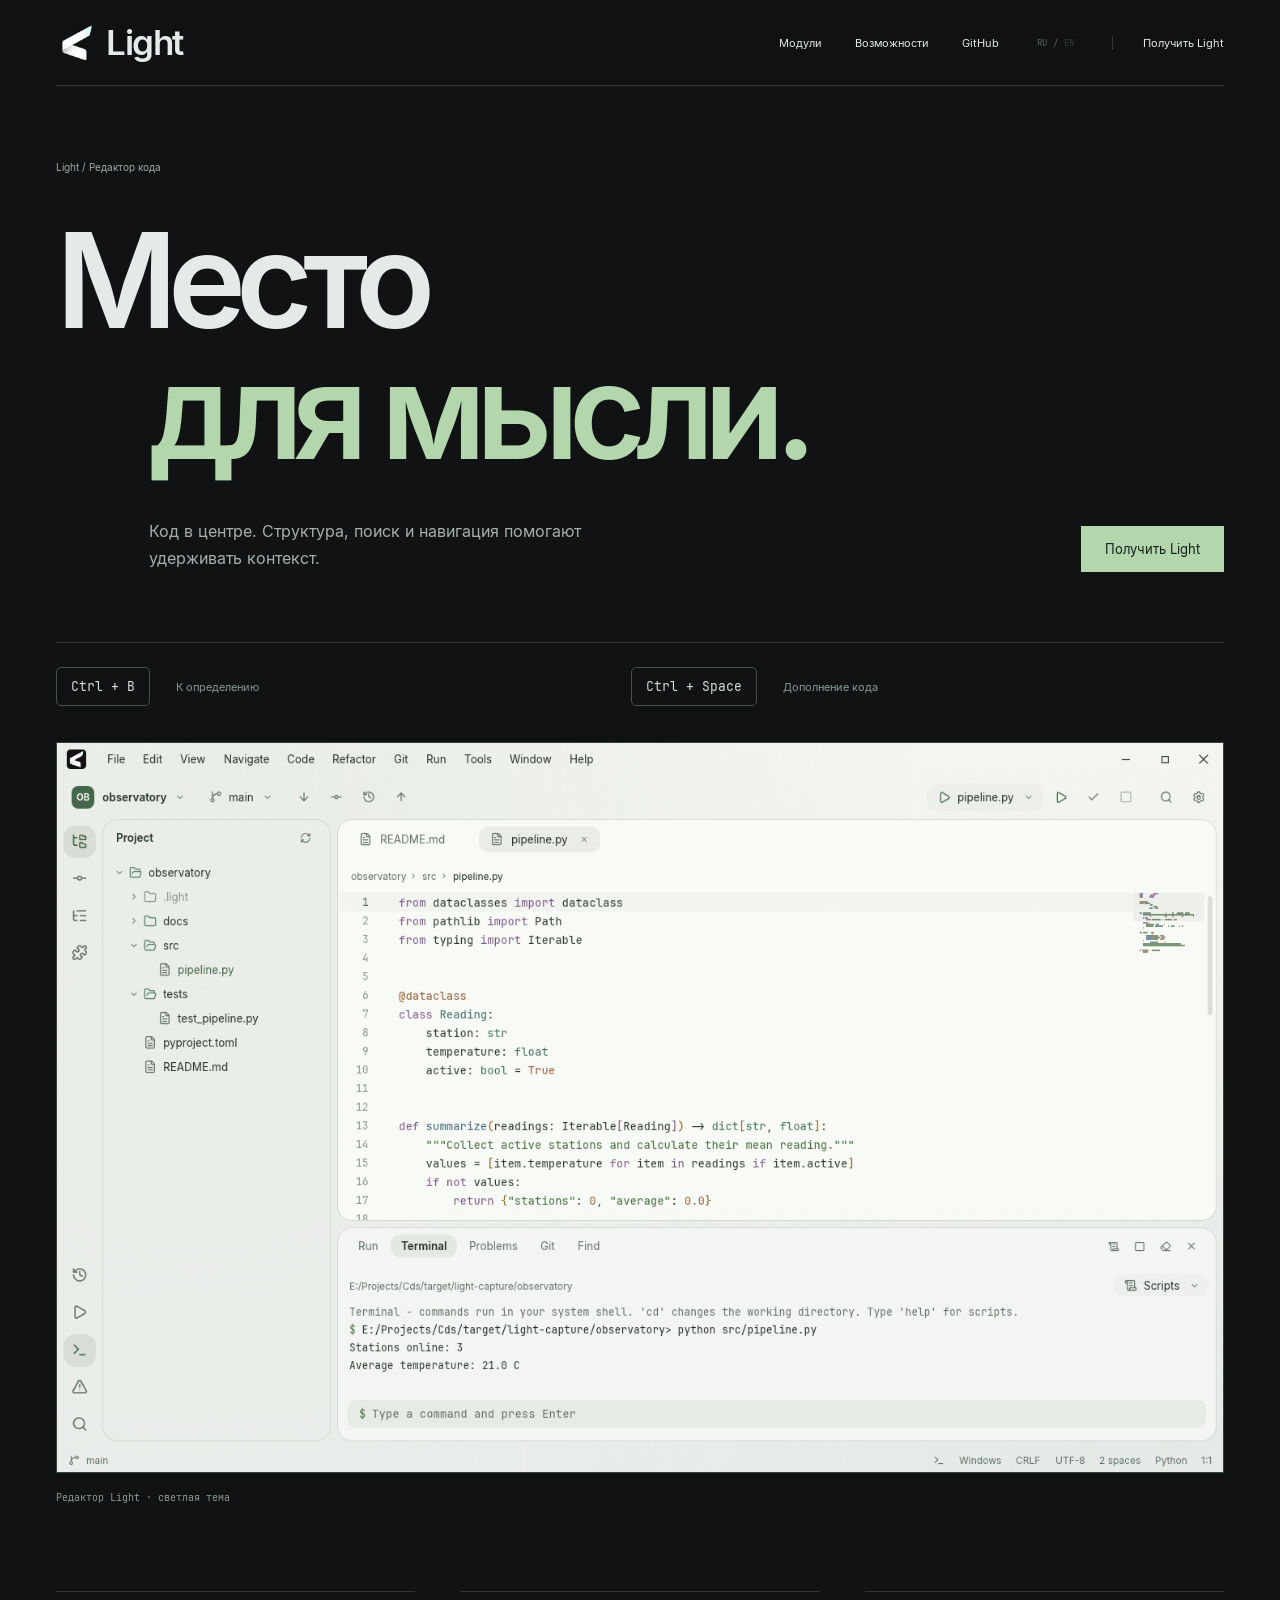
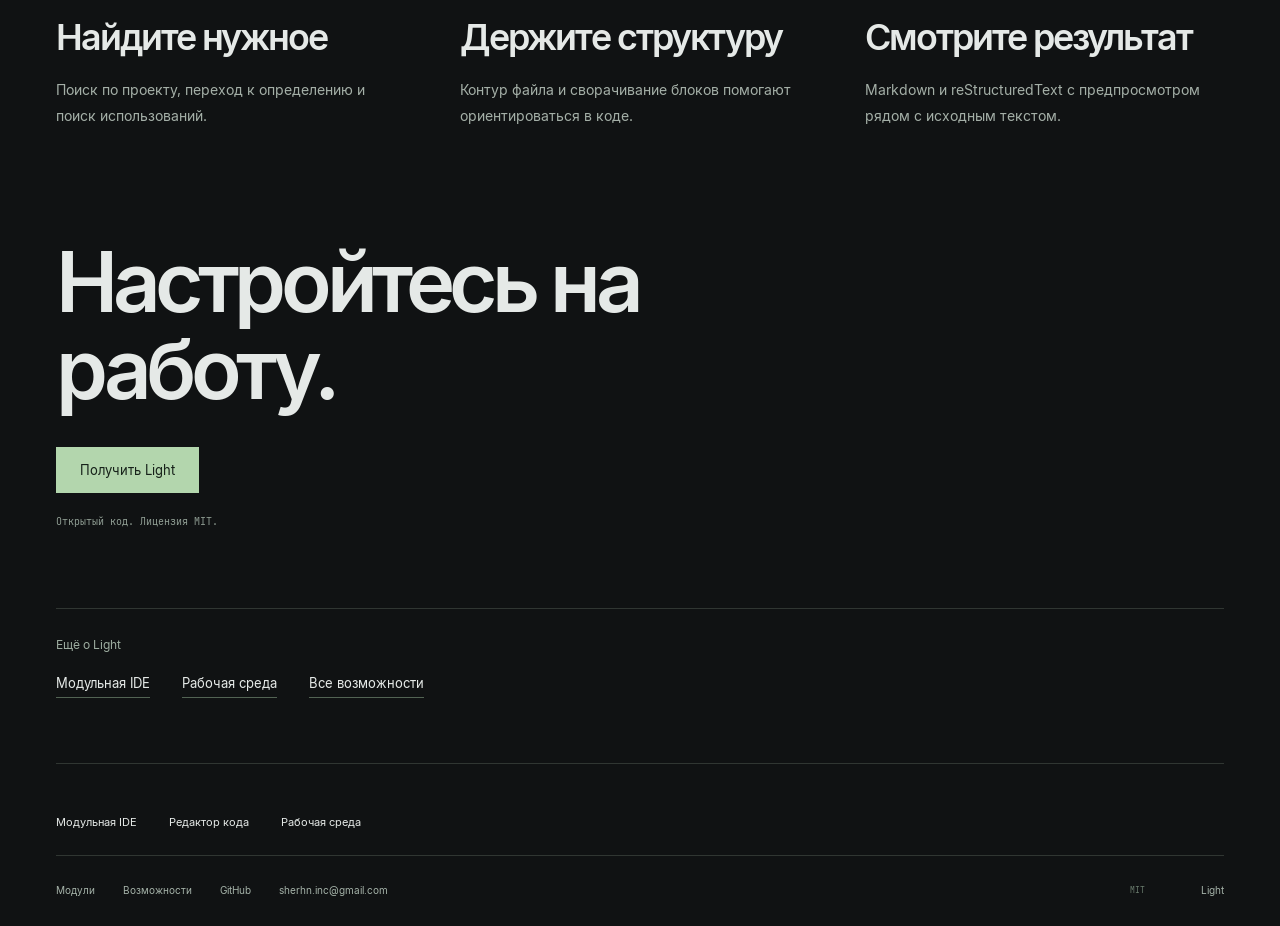
==== editor/index.html @ dce2695e "Import static Light website" ====
<!doctype html><html lang="ru" prefix="og: https://ogp.me/ns#"><head><meta charset="utf-8"><meta name="viewport" content="width=device-width,initial-scale=1"><meta name="theme-color" content="#101213"><title>Редактор кода Light — навигация, структура и предпросмотр</title><meta name="description" content="Редактируйте код в Light: поиск по проекту, переход к определению, структура файла, сворачивание блоков и предпросмотр Markdown и reStructuredText."><meta name="robots" content="index,follow,max-image-preview:large"><link rel="canonical" href="https://getlight.sherhn.space/editor/"><link rel="alternate" hreflang="ru" href="https://getlight.sherhn.space/editor/"><link rel="alternate" hreflang="en" href="https://getlight.sherhn.space/en/editor/"><link rel="alternate" hreflang="x-default" href="https://getlight.sherhn.space/en/editor/"><meta property="og:site_name" content="Light"><meta property="og:type" content="website"><meta property="og:locale" content="ru_RU"><meta property="og:locale:alternate" content="en_US"><meta property="og:title" content="Редактор кода Light — навигация, структура и предпросмотр"><meta property="og:description" content="Редактируйте код в Light: поиск по проекту, переход к определению, структура файла, сворачивание блоков и предпросмотр Markdown и reStructuredText."><meta property="og:url" content="https://getlight.sherhn.space/editor/"><meta property="og:image" content="https://getlight.sherhn.space/assets/og-editor-ru.png"><meta property="og:image:type" content="image/png"><meta property="og:image:width" content="1200"><meta property="og:image:height" content="630"><meta property="og:image:alt" content="Редактор кода Light — навигация, структура и предпросмотр"><meta name="twitter:card" content="summary_large_image"><meta name="twitter:title" content="Редактор кода Light — навигация, структура и предпросмотр"><meta name="twitter:description" content="Редактируйте код в Light: поиск по проекту, переход к определению, структура файла, сворачивание блоков и предпросмотр Markdown и reStructuredText."><meta name="twitter:image" content="https://getlight.sherhn.space/assets/og-editor-ru.png"><meta name="twitter:image:alt" content="Редактор кода Light — навигация, структура и предпросмотр"><link rel="icon" type="image/png" href="/assets/light.png"><link rel="stylesheet" href="/styles.css"><link rel="stylesheet" href="/pages.css"><link rel="stylesheet" href="/landings.css"><script type="application/ld+json">{"@context":"https://schema.org","@graph":[{"@type":"WebSite","@id":"https://getlight.sherhn.space/#website","name":"Light","url":"https://getlight.sherhn.space/","inLanguage":["ru","en"],"publisher":{"@type":"Organization","name":"Light","email":"sherhn.inc@gmail.com"}},{"@type":"WebPage","@id":"https://getlight.sherhn.space/editor/#page","url":"https://getlight.sherhn.space/editor/","name":"Редактор кода Light — навигация, структура и предпросмотр","description":"Редактируйте код в Light: поиск по проекту, переход к определению, структура файла, сворачивание блоков и предпросмотр Markdown и reStructuredText.","inLanguage":"ru","isPartOf":{"@id":"https://getlight.sherhn.space/#website"}},{"@type":"SoftwareApplication","@id":"https://getlight.sherhn.space/#software","name":"Light","url":"https://getlight.sherhn.space/","applicationCategory":"DeveloperApplication","operatingSystem":"Windows 10, Windows 11, macOS 15, Linux","isAccessibleForFree":true,"license":"https://opensource.org/license/mit","featureList":["Language modules","Git","Terminal","Local snapshots","Linux through WSL"]},{"@type":"BreadcrumbList","itemListElement":[{"@type":"ListItem","position":1,"name":"Главная","item":"https://getlight.sherhn.space/"},{"@type":"ListItem","position":2,"name":"Редактор кода Light — навигация, структура и предпросмотр","item":"https://getlight.sherhn.space/editor/"}]}]}</script><script src="/pages.js" defer></script></head><body><a class="skip" href="#main">К содержимому</a><header class="header"><div class="wrap header-inner"><a class="wordmark" href="/" aria-label="Light"><img class="brand-mark" src="/assets/light-128.png" width="42" height="42" alt=""><span>Light</span></a><nav aria-label="Навигация"><a href="/modules/" >Модули</a><a href="/features/" >Возможности</a><a href="https://github.com/sherhn/Light">GitHub</a></nav><div class="language" role="group" aria-label="Язык"><a href="/editor/" lang="ru" hreflang="ru" aria-current="true">RU</a><span>/</span><a href="/en/editor/" lang="en" hreflang="en" >EN</a></div><a class="header-start" href="/#download">Получить Light</a></div></header><div class="mobile-nav wrap"><a href="/modules/" >Модули</a><a href="/features/" >Возможности</a></div><main id="main" class="landing landing-editor"><section class="wrap landing-hero"><p class="eyebrow">Light / Редактор кода</p><h1><span>Место</span><em>для мысли.</em></h1><div class="landing-baseline"><p>Код в центре. Структура, поиск и навигация помогают удерживать контекст.</p><a class="landing-cta" href="/#download">Получить Light</a></div></section><div class="wrap landing-motif" aria-hidden="true"><span>Ctrl + B</span><span>К определению</span><span>Ctrl + Space</span><span>Дополнение кода</span></div><figure class="wrap landing-screen"><div><img src="/assets/light-studio-light.png" alt="Светлая тема редактора Light с реальным проектом" width="1440" height="900" fetchpriority="high"></div><figcaption>Редактор Light · светлая тема</figcaption></figure><section class="wrap landing-benefits" aria-label="Преимущества"><article><h2>Найдите нужное</h2><p>Поиск по проекту, переход к определению и поиск использований.</p></article><article><h2>Держите структуру</h2><p>Контур файла и сворачивание блоков помогают ориентироваться в коде.</p></article><article><h2>Смотрите результат</h2><p>Markdown и reStructuredText с предпросмотром рядом с исходным текстом.</p></article></section><section class="wrap landing-end"><h2>Настройтесь на работу.</h2><a class="landing-cta" href="/#download">Получить Light</a><p>Открытый код. Лицензия MIT.</p></section><aside class="wrap landing-related"><p class="eyebrow">Ещё о Light</p><div><a href="/modular/">Модульная IDE</a><a href="/workspace/">Рабочая среда</a><a href="/features/">Все возможности</a></div></aside></main><footer class="footer wrap"><div class="landing-links" aria-label="Подробнее о Light"><a href="/modular/">Модульная IDE</a><a href="/editor/">Редактор кода</a><a href="/workspace/">Рабочая среда</a></div><div class="footer-top"><a href="/modules/">Модули</a><a href="/features/">Возможности</a><a href="https://github.com/sherhn/Light">GitHub</a><a class="contact" href="mailto:sherhn.inc@gmail.com">sherhn.inc@gmail.com</a><span>MIT</span><a href="/">Light</a></div></footer></body></html>
---- styles.css ----
@font-face{font-family:Inter;src:url('assets/Inter-Regular.ttf') format('truetype');font-weight:400;font-display:swap}@font-face{font-family:Inter;src:url('assets/Inter-SemiBold.ttf') format('truetype');font-weight:600 900;font-display:swap}@font-face{font-family:Mono;src:url('assets/JetBrainsMono-Regular.ttf') format('truetype');font-display:swap}
:root{color-scheme:dark;--bg:#101213;--text:#e5e9e7;--muted:#939d96;--sage:#b3d6ad;--line:#303632;--mono:Mono,monospace;--ease:cubic-bezier(.22,1,.36,1)}*{box-sizing:border-box}html{scroll-behavior:smooth;scroll-padding-top:110px}body{margin:0;background:var(--bg);color:var(--text);font:400 14px Inter,Arial,sans-serif;-webkit-font-smoothing:antialiased}::selection{background:#b3d6ad;color:#101213}a{color:inherit;text-decoration:none}button,select{font:inherit}button{cursor:pointer}button,a{-webkit-tap-highlight-color:transparent}a:focus-visible,button:focus-visible,select:focus-visible{outline:2px solid var(--sage);outline-offset:6px}button:disabled{cursor:not-allowed}.wrap{width:min(1440px,calc(100% - 112px));margin-inline:auto}.header{height:86px;position:sticky;top:0;z-index:20;background:#101213e8;backdrop-filter:blur(18px)}.header-inner{height:100%;display:flex;align-items:center;gap:38px;border-bottom:1px solid var(--line)}.wordmark{font-size:47px;line-height:.9;font-weight:600;letter-spacing:-4px;margin-top:-8px}.wordmark span{color:var(--sage)}nav{display:flex;align-items:center;gap:33px;margin-left:auto;font-size:11px}nav a{position:relative;padding-block:9px}nav a::after{content:'';position:absolute;left:0;bottom:0;height:1px;background:var(--sage);width:100%;transform:scaleX(0);transform-origin:left;transition:transform .5s var(--ease)}nav a:hover::after{transform:scaleX(1)}.language{display:flex;gap:6px;align-items:center;font:9px var(--mono);color:#5b645e}.language button{font:inherit;background:none;border:0;color:#7c8980;padding:8px 3px;transition:color .2s}.language button[aria-pressed=true]{color:var(--text)}.header-start{display:flex;gap:27px;align-items:center;font-size:11px;border-left:1px solid var(--line);padding-left:30px}.hero{padding-top:34px}h1{font-size:clamp(52px,8.55vw,148px);font-weight:600;line-height:1.02;letter-spacing:-.06em;margin:36px 0 38px}.title-mask{display:block;overflow:hidden;padding:0 0 .09em}.title-mask>span{display:block;animation:title-enter 1.15s var(--ease) both}.title-mask:nth-child(2)>span{animation-delay:.12s}.title-accent{color:var(--sage);padding-left:8.1%}.hero-baseline{display:flex;align-items:center;gap:40px;padding-left:8.1%}.hero-baseline p{margin:0;font-size:14px;color:#a4aea6;line-height:1.6}.explore{display:flex;align-items:center;gap:45px;font-size:11px;margin-left:auto;border-bottom:1px solid #4f5c50;padding-bottom:9px}.explore:hover .platform-line{display:flex;gap:8px;font:8px var(--mono);color:#79867d}.platform-line>span{color:#3d4940}.hero-shot{margin:55px 0 0;transform:translate3d(0,var(--shot-shift,0px),0);will-change:transform}.shot-frame{border:1px solid #3b463c;overflow:hidden;background:#151918;box-shadow:0 30px 100px #0003}.shot-frame img{display:block;width:100%;height:auto}.features{padding-top:135px;padding-bottom:105px}.section-top{display:flex;align-items:center;justify-content:space-between;margin-bottom:30px}.eyebrow{font:9px var(--mono);letter-spacing:1.5px;color:#a7b5a8}.feature{border-top:1px solid var(--line)}.feature:last-child{border-bottom:1px solid var(--line)}.feature h2{margin:0}.feature h2>button{width:100%;display:flex;align-items:center;text-align:left;gap:35px;padding:30px 0;background:none;border:0;color:var(--text)}.feature h2>button>[data-i18n]{font-size:clamp(38px,5.3vw,74px);letter-spacing:-.065em;font-weight:600;line-height:1.05;transition:color .4s}.feature h2>button>.feature-summary{font-size:12px;font-weight:400;letter-spacing:0;color:#8e9b91;margin-left:auto;padding-top:10px}.feature-toggle{font-size:11px;font-weight:400;letter-spacing:0;color:#94a698;margin-left:25px;flex-shrink:0;transition:color .3s}.feature.active .feature-toggle{color:#c9d7cc}.feature.active h2>button>[data-i18n]:not(.feature-summary),.feature h2>button:hover>[data-i18n]:not(.feature-summary){color:var(--sage)}.feature-panel{display:grid;grid-template-rows:0fr;opacity:0;transition:grid-template-rows .65s var(--ease),opacity .5s}.feature-panel>div{overflow:hidden;min-height:0;padding-left:0}.feature-panel p{font-size:14px;line-height:1.8;color:#abb7ad;max-width:560px;margin:0 0 19px}.language-list{font:10px/1.8 var(--mono);color:#748779;display:flex;flex-wrap:wrap;gap:11px;padding-bottom:29px}.language-list>span{color:#3c4d40}.feature.active .feature-panel{grid-template-rows:1fr;opacity:1}.workbench{padding-block:0 110px}.workbench-heading{display:flex;justify-content:space-between;align-items:center;margin-bottom:24px}.view-tabs{display:flex;gap:26px}.view-tabs button{background:none;border:0;border-bottom:1px solid transparent;padding:10px 0;color:#7d8c82;font-size:11px;transition:color .35s,border-color .35s}.view-tabs button[aria-selected=true]{color:var(--text);border-color:var(--sage)}.view-tabs button:hover{color:var(--sage)}.view-stage{position:relative;border:1px solid #364238;background:#141719;aspect-ratio:1.6;overflow:hidden}.view-stage img{position:absolute;inset:0;width:100%;height:100%;object-fit:contain;opacity:0;transform:scale(1.012);transition:opacity .6s var(--ease),transform 1s var(--ease);pointer-events:none}.view-stage img.active{opacity:1;transform:scale(1);z-index:1}.workbench-foot{display:flex;justify-content:space-between;margin-top:16px;font-size:10px;color:#7d8c82}.workbench-foot a{display:flex;align-items:center;gap:20px;color:#bdc9bf}.workbench-foot a:hover{color:var(--sage)}.download{border-top:1px solid var(--line);padding-top:35px;padding-bottom:100px}.download-main{display:grid;grid-template-columns:1.2fr .8fr;gap:90px;align-items:center;margin-top:54px}.download h2{font-size:clamp(56px,6.5vw,92px);font-weight:600;line-height:1.04;letter-spacing:-.067em;margin:0}.download h2 em{color:var(--sage);font-style:normal}.download-controls{min-width:0;padding-top:15px}.platform-tabs{display:flex;border-bottom:1px solid var(--line);gap:26px}.platform-tabs button{display:flex;align-items:center;gap:8px;font-size:11px;background:none;color:#85968a;border:0;border-bottom:1px solid transparent;padding:12px 0;transition:color .35s,border-color .35s}.platform-tabs button[aria-selected=true]{border-color:var(--sage);color:var(--sage)}.platform-icon{width:16px;height:16px;display:inline-block;flex-shrink:0}.system-row{display:flex;justify-content:space-between;gap:15px;font:9px var(--mono);color:#809286;padding-block:25px}.download-button{display:flex;align-items:center;justify-content:space-between;width:100%;padding:18px 0;background:none;border:0;border-bottom:1px solid #5b725f;color:#b3c4b6;text-align:left;font-size:15px;opacity:.6}#download-status{font-size:10px;line-height:1.7;color:#75877b;margin:14px 0 0}.architecture{font-size:10px;display:flex;justify-content:space-between;align-items:center;gap:20px;margin-bottom:15px;color:#a2b5a7}.architecture[hidden]{display:none}.architecture select{padding:7px;background:#1a211c;border:1px solid #3b4b40;color:#bdccbe;font-size:10px}.footer{border-top:1px solid var(--line);overflow:hidden}.footer-top{display:flex;align-items:center;gap:28px;padding-top:28px;font-size:10px;color:#a4b2a8}.footer-top>a:hover{color:var(--sage)}.footer-top>span{margin-left:auto;font:8px var(--mono);color:#6a7c6e}.footer-top>a:last-child{margin-left:28px}.skip{position:fixed;left:20px;top:-70px;padding:12px;background:var(--sage);color:#101213;z-index:50}.skip:focus{top:10px}[data-motion=on] .reveal{opacity:0;transform:translate3d(0,30px,0);transition:opacity .9s var(--ease),transform 1.05s var(--ease)}[data-motion=on] .reveal.visible{opacity:1;transform:translateZ(0)}@keyframes title-enter{from{transform:translateY(115%);opacity:.4}to{transform:translateY(0);opacity:1}}
@media(min-width:1700px){h1{font-size:148px}}@media(max-width:1100px){.wrap{width:calc(100% - 70px)}.header-inner{gap:25px}.header-start{padding-left:25px;gap:15px}nav{gap:22px}h1{font-size:8.6vw}.hero-baseline{gap:25px}.platform-line{display:none}.hero-baseline p{font-size:12px}.feature h2>button>.feature-summary{font-size:11px}.download-main{gap:50px;grid-template-columns:1fr 1fr}.download h2{font-size:65px}.platform-tabs{gap:20px}}
@media(max-width:760px){html{scroll-padding-top:90px}.wrap{width:calc(100% - 36px)}.header{height:72px}.header-inner{gap:20px}.wordmark{font-size:40px;letter-spacing:-3px;margin-top:-6px}nav{display:none}.language{margin-left:auto;font-size:9px}.header-start{font-size:10px;gap:13px;padding-left:18px}.hero{padding-top:24px}h1{font-size:clamp(30px,9.3vw,70px);letter-spacing:-.065em;line-height:1.12;margin:32px 0 27px}.title-accent{padding-left:0}.hero-baseline{padding-left:0;gap:18px;align-items:flex-end}.hero-baseline p{font-size:10px;line-height:1.8}.explore{font-size:9px;gap:17px;padding-bottom:5px}.hero-shot{margin-top:30px}.features{padding-top:75px;padding-bottom:55px}.section-top{margin-bottom:22px}.eyebrow{font-size:7px;letter-spacing:.8px}.feature h2>button{gap:16px;padding:23px 0;flex-wrap:wrap}.feature h2>button>[data-i18n]{font-size:42px}.feature h2>button>.feature-summary{font-size:8px;padding-top:4px;max-width:100px;line-height:1.7}.feature-toggle{font-size:11px;font-weight:400;letter-spacing:0;color:#94a698;margin-left:25px;flex-shrink:0;transition:color .3s}.feature.active .feature-toggle{color:#c9d7cc}.feature-panel>div{padding-left:0}.feature-panel p{font-size:11px;line-height:1.8;margin-bottom:14px;max-width:290px}.language-list{font-size:8px;gap:8px;padding-bottom:22px}.workbench{padding-bottom:60px}.workbench-heading{display:block;margin-bottom:16px}.view-tabs{margin-top:16px;gap:24px}.view-tabs button{font-size:10px;padding:8px 0}.workbench-foot{font-size:8px;margin-top:12px;gap:20px;line-height:1.7}.workbench-foot a{gap:12px}.download{padding-top:25px;padding-bottom:50px}.download-main{grid-template-columns:1fr;gap:28px;margin-top:32px}.download h2{font-size:60px}.download-controls{padding-top:0}.platform-tabs{gap:26px}.platform-tabs button{font-size:11px}.system-row{font-size:8px;padding-block:21px}.download-button{font-size:13px;padding-block:14px}#download-status{font-size:9px}.footer-top{flex-wrap:wrap;gap:20px;font-size:9px;line-height:1.8;padding-top:23px}.footer-top>span{font-size:6px}.footer-top>a:last-child{margin-left:0}}
@media(prefers-reduced-motion:reduce){html{scroll-behavior:auto}*,*::before,*::after{animation:none!important;transition:none!important}.hero-shot{transform:none;will-change:auto}[data-motion=on] .reveal{opacity:1;transform:none}}

.hero{padding-top:54px}.hero h1{margin-top:0}.hero-baseline{gap:40px}.explore{font-size:12px}.header-start{gap:0}.eyebrow{font:400 12px Inter,Arial,sans-serif;letter-spacing:0;color:#9cac9f}.workbench-foot{justify-content:flex-end}.footer{padding-bottom:32px}.feature h2>button:hover .feature-toggle{color:var(--text)}.feature-toggle{white-space:nowrap}
@media(max-width:760px){.hero{padding-top:36px}.hero h1{margin-top:0}.hero-baseline{gap:20px}.explore{font-size:10px}.feature-toggle{font-size:9px;margin-left:0}.feature h2>button{gap:14px}.feature h2>button>.feature-summary{max-width:100px}.eyebrow{font-size:10px}.footer{padding-bottom:28px}}
@media(max-width:760px){.feature h2>button>.feature-summary{display:none}.feature-toggle{margin-left:auto;font-size:11px}}
.wordmark{display:inline-flex;align-items:center;gap:8px;font-size:35px;letter-spacing:-1.5px;margin-top:0}.wordmark>span{color:var(--text)}.brand-mark{display:block;width:42px;height:42px;object-fit:contain;transform-origin:55% 50%}.wordmark:hover .brand-mark,.wordmark:focus-visible .brand-mark{animation:light-charge .7s ease-out both}.view-stage::after{content:'';position:absolute;inset:0;z-index:2;pointer-events:none;opacity:0;background:linear-gradient(135deg,#c2ffe3,#caedff);mask:url('assets/light.svg') center/contain no-repeat;-webkit-mask:url('assets/light.svg') center/contain no-repeat}.view-stage.is-charging::after{animation:lightning-echo .75s ease-out both}@keyframes light-charge{0%,100%{filter:brightness(1);transform:translateX(0)}34%{filter:brightness(1.35) drop-shadow(0 0 5px #c2ffe380);transform:translateX(1px)}60%{filter:brightness(1.1) drop-shadow(0 0 3px #caedff50)}}@keyframes lightning-echo{0%{opacity:0;transform:translateX(-14px)}30%{opacity:.13}100%{opacity:0;transform:translateX(14px)}}@media(max-width:760px){.wordmark{font-size:27px;letter-spacing:-1px;gap:5px}.brand-mark{width:34px;height:34px}}
---- pages.css ----
.language a{opacity:.5;font:inherit}.language a[aria-current=true]{opacity:1}.mobile-nav{display:none}nav a[aria-current=page]{color:var(--sage)}.text-link{display:inline-block;font:400 12px Inter,Arial,sans-serif;border:0;border-bottom:1px solid #6c7f70;padding:0 0 7px;color:var(--text);background:none;transition:color .3s,border-color .3s}.text-link:hover{color:var(--sage);border-color:var(--sage)}.home-page-links{display:flex;gap:35px;margin-top:-65px;margin-bottom:100px}.inner-page{padding-top:64px;padding-bottom:90px}.page-intro .eyebrow{margin:0 0 24px}.page-intro h1{font-size:clamp(64px,8.8vw,126px);line-height:1;letter-spacing:-.075em;margin:0 0 42px;font-weight:600}.page-intro h1 em{font-style:normal;color:var(--sage)}.intro-bottom{display:flex;justify-content:space-between;align-items:flex-end;margin-left:8%;margin-bottom:70px;gap:30px}.intro-bottom p{color:#a6b0a9;font-size:15px;line-height:1.8;margin:0}.catalog-tools{display:flex;align-items:flex-end;gap:55px;padding-bottom:24px;border-bottom:1px solid var(--line)}.search-field{display:flex;flex-direction:column;gap:12px;flex:1;max-width:430px}.search-field>span{font:11px var(--mono);color:var(--muted)}.search-field input{font:18px Inter,Arial,sans-serif;color:var(--text);border:0;border-bottom:1px solid #607366;background:transparent;width:100%;padding:0 0 14px;border-radius:0;outline-offset:5px}.search-field input::placeholder{color:#6e7c72;font-size:14px}.search-field input:focus-visible{outline:2px solid var(--sage)}.catalog-filters{display:flex;gap:24px;flex-wrap:wrap;padding-bottom:13px}.catalog-filters button{background:none;border:0;color:#929e96;font-size:12px;padding:0 0 4px;border-bottom:1px solid transparent}.catalog-filters button[aria-pressed=true]{color:var(--sage);border-color:var(--sage)}.catalog-meta{display:flex;justify-content:space-between;align-items:center;margin:24px 0 14px;font:11px var(--mono);color:var(--muted)}.module-grid{display:grid;grid-template-columns:repeat(3,minmax(0,1fr));gap:0 36px}.module-card{position:relative;min-width:0;border-top:1px solid #56675a;transition:background .35s,transform .45s var(--ease);scroll-margin-top:120px}.module-card[hidden]{display:none!important}.module-art{display:none}.module-body{padding:26px 0 30px}.module-top{display:flex;justify-content:space-between;gap:12px;font:10px var(--mono);color:#94a396}.module-card h2,.module-card h3{font-size:clamp(28px,3.1vw,44px);font-weight:600;letter-spacing:-.06em;line-height:1.08;margin:30px 0 20px;overflow-wrap:anywhere}.module-card p{font-size:13px;line-height:1.8;color:#a6b1aa;min-height:70px;max-width:340px;margin:0 0 24px}.module-tags{display:flex;gap:12px;flex-wrap:wrap;font:10px var(--mono);color:#a7b9a6;min-height:14px}.module-card details{margin-top:26px;font-size:12px}.module-card summary{display:inline-block;cursor:pointer;list-style:none;border-bottom:1px solid #58695c;padding-bottom:6px;color:#d4ddd5}.module-card summary::-webkit-details-marker{display:none}.module-card ul{font-size:12px;line-height:1.8;color:#a6b1aa;padding-left:16px;margin:20px 0}.module-card details .text-link{font-size:11px}.installation{margin-top:90px;border-top:1px solid var(--line);padding-top:36px;display:grid;grid-template-columns:1fr 1fr;gap:20px 80px}.installation>.eyebrow{grid-column:1/-1}.installation h2{font-size:clamp(38px,5vw,68px);font-weight:600;letter-spacing:-.06em;line-height:1.05;margin:0}.installation ol{padding-left:22px;margin:0;color:#bac5bd;line-height:1.9;font-size:14px}.installation li{padding-left:8px;margin-bottom:12px}.quiet-note{grid-column:2;font-size:12px;color:#8e9e91;line-height:1.8;max-width:490px}.installation>.text-link{justify-self:start;grid-column:2}.footer{padding-bottom:30px}#search-empty{padding:80px 0;border-bottom:1px solid var(--line)}#search-empty p{font-size:22px;color:#b8c4bb}.feature-lead{margin:0 0 90px}.feature-lead img{display:block;width:100%;height:auto;border:1px solid var(--line)}.feature-lead figcaption{font:10px/1.7 var(--mono);color:#8f9d93;margin-top:16px}.benefit{display:grid;grid-template-columns:1fr .8fr;gap:80px;border-top:1px solid var(--line);padding:40px 0 50px}.benefit h2{font-size:clamp(35px,4.2vw,60px);letter-spacing:-.065em;line-height:1.06;font-weight:600;max-width:580px;margin:20px 0 0}.benefit-copy{padding-top:25px}.benefit-copy>p{color:#b0bcb2;font-size:15px;line-height:1.9;margin:0 0 25px;max-width:490px}.benefit-meta{display:block;font:10px/1.8 var(--mono);color:#849e89}.benefit-copy .text-link{margin-top:22px}.feature-ending{border-top:1px solid var(--line);padding-top:50px;margin-top:25px;display:flex;gap:50px;align-items:flex-end;justify-content:space-between}.feature-ending h2{font-size:clamp(36px,5vw,70px);letter-spacing:-.06em;max-width:650px;line-height:1.05;margin:0}.feature-ending a{white-space:nowrap}
@media(max-width:1100px){.module-grid{grid-template-columns:repeat(2,minmax(0,1fr))}.catalog-tools{gap:30px;flex-wrap:wrap}.catalog-filters{gap:20px}.benefit{gap:40px}.header-inner{gap:23px}}
@media(max-width:760px){.mobile-nav{display:flex;gap:25px;padding-block:14px;font-size:11px;border-bottom:1px solid var(--line)}.mobile-nav a[aria-current=page]{color:var(--sage)}.inner-page{padding-top:38px;padding-bottom:55px}.page-intro h1{font-size:clamp(44px,10.6vw,76px);margin-bottom:30px}.page-intro .eyebrow{font-size:9px;letter-spacing:1px}.intro-bottom{margin:0 0 40px;align-items:flex-start;flex-direction:column;gap:20px}.intro-bottom p{font-size:12px}.catalog-tools{gap:25px}.search-field{max-width:none;flex-basis:100%}.search-field input{font-size:16px}.catalog-filters{gap:19px;padding-bottom:0}.catalog-filters button{font-size:11px}.catalog-meta{font-size:10px}.module-grid{grid-template-columns:1fr;gap:0}.module-card h2{font-size:42px}.module-card p{max-width:100%;min-height:0;font-size:13px}.module-body{padding:24px 0 29px}.module-card h2{margin:23px 0 16px}.module-card details{margin-top:22px}.module-tags{font-size:10px}.installation{margin-top:55px;grid-template-columns:1fr;gap:20px}.installation h2{font-size:42px}.installation ol{font-size:13px}.quiet-note,.installation>.text-link{grid-column:1}.feature-lead{margin-bottom:45px}.feature-lead figcaption{font-size:9px}.benefit{grid-template-columns:1fr;gap:22px;padding:26px 0 34px}.benefit .eyebrow{font-size:10px}.benefit h2{font-size:38px;margin-top:16px}.benefit-copy{padding:0}.benefit-copy>p{font-size:13px;line-height:1.8;margin-bottom:18px}.feature-ending{display:block;padding-top:30px}.feature-ending h2{font-size:42px}.feature-ending a{margin-top:25px}.home-page-links{margin-top:-25px;margin-bottom:60px;gap:25px}.home-page-links a{font-size:11px}}.module-card#restructuredtext h2{font-size:clamp(25px,2.65vw,38px)}

/* The primary card: one solid surface with the real language mark behind it. */
.style-editorial.module-grid{gap:24px;margin-top:24px;align-items:start}
.style-editorial .module-card{border:1px solid #3a463f;border-radius:12px;overflow:hidden;background:#171e1a;min-height:335px;isolation:isolate;box-shadow:0 12px 30px #00000012}
.style-editorial .module-card::after{content:'';position:absolute;inset:0;z-index:-1;background:linear-gradient(90deg,#141b17cf 5%,#141b1766 70%,#141b1744);pointer-events:none}
.style-editorial .module-art{display:block;position:absolute;inset:0;z-index:-2;opacity:1}
.style-editorial .module-art img{display:block;width:100%;height:100%;object-fit:cover;object-position:center;transition:transform .7s var(--ease)}
.style-editorial .module-card:hover .module-art img{transform:scale(1.045)}
.style-editorial .module-card:hover{border-color:#81977e;transform:translateY(-3px)}
.style-editorial .module-body{padding:27px 26px 28px;position:relative}
.style-editorial .module-card h2,.style-editorial .module-card h3{font-size:38px;margin:40px 0 17px;line-height:1.07}
.style-editorial .module-card p{font-size:13px;line-height:1.8;color:#c4cfc7;min-height:72px}
.style-editorial .module-top{color:#b0bdb2}
.style-editorial .module-tags{color:#bbd0b7;margin-bottom:4px}
.style-editorial .module-card summary{background:#b3d6ad;color:#162419;border:1px solid #b3d6ad;padding:10px 13px;border-radius:5px;font-size:11px;transition:background .25s}
.style-editorial .module-card summary:hover{background:#c7e2c2}
.style-editorial .module-card details{margin-top:23px}
.style-editorial .module-card details[open]{border-top:1px solid #4b5e4b;padding-top:22px}
.style-editorial .module-card details ul{color:#c4cfc7}
@media(max-width:760px){.style-editorial .module-card{min-height:320px}.style-editorial .module-card h2{font-size:38px}.style-editorial .module-body{padding:25px}.style-editorial .module-card p{min-height:0;max-width:95%}.style-editorial .module-card#restructuredtext h2{font-size:31px}}
---- landings.css ----
/* Focused benefit pages, using the same restrained Studio palette. */
.landing{overflow:clip}.landing-hero{padding-top:65px}.landing-hero .eyebrow{font-size:10px}.landing-hero h1{font-size:clamp(76px,10.3vw,158px);letter-spacing:-.075em;line-height:.99;margin:42px 0}.landing-hero h1 span,.landing-hero h1 em{display:block;animation:landing-enter 1s var(--ease) both}.landing-hero h1 em{font-style:normal;color:var(--sage);padding-left:8%;animation-delay:.12s}.landing-baseline{display:flex;justify-content:space-between;align-items:flex-end;gap:40px;margin-left:8%}.landing-baseline p{font-size:16px;line-height:1.7;color:#a6b0a9;max-width:440px;margin:0}.landing-cta{display:inline-block;padding:14px 23px;background:var(--sage);color:#17221a;font-size:13px;border:1px solid var(--sage);transition:background .3s,transform .4s var(--ease);white-space:nowrap}.landing-cta:hover{background:#c9e4c4;transform:translateY(-2px)}.landing-motif{display:flex;align-items:center;justify-content:space-between;gap:24px;border-top:1px solid var(--line);padding-block:24px;margin-top:70px;color:#89998d;font:13px var(--mono)}.landing-editor .landing-motif{justify-content:flex-start;gap:26px}.landing-editor .landing-motif span:nth-child(odd){color:#d3dfd4;border:1px solid #47534a;border-radius:5px;padding:10px 14px}.landing-editor .landing-motif span:nth-child(even){margin-right:auto;font:11px Inter,Arial,sans-serif}.landing-workspace .landing-motif{font:600 clamp(20px,3vw,42px) Inter,Arial,sans-serif;letter-spacing:-.04em}.landing-screen{margin-top:12px;margin-bottom:85px}.landing-screen>div{border:1px solid #364238;background:#171b18;overflow:hidden}.landing-screen img{display:block;width:100%;height:auto;transition:transform 1s var(--ease)}.landing-screen:hover img{transform:scale(1.008)}.landing-screen figcaption{font:10px/1.7 var(--mono);color:#89998d;padding-top:16px}.landing-benefits{display:grid;grid-template-columns:repeat(3,minmax(0,1fr));gap:45px}.landing-benefits article{border-top:1px solid var(--line);padding-top:25px}.landing-benefits h2{font-size:clamp(25px,2.8vw,40px);letter-spacing:-.055em;line-height:1.12;font-weight:600;max-width:330px;margin:0 0 20px}.landing-benefits p{font-size:14px;line-height:1.85;color:#a4afa7;margin:0;max-width:350px}.landing-end{padding-block:110px 80px}.landing-end h2{font-size:clamp(42px,6.5vw,90px);line-height:1.04;letter-spacing:-.065em;max-width:850px;margin:0 0 35px;font-weight:600}.landing-end p{font:10px var(--mono);color:#8f9d93;margin:22px 0 0}.landing-related{border-top:1px solid var(--line);padding-block:28px 65px}.landing-related>div,.landing-links{display:flex;gap:32px;flex-wrap:wrap}.landing-related a,.landing-links a{font-size:13px;padding-bottom:6px;border-bottom:1px solid #526353;transition:color .3s}.landing-related a:hover,.landing-links a:hover{color:var(--sage)}.landing-related .eyebrow{margin:0 0 23px}.landing-links{margin-top:25px}.footer .landing-links{padding-top:26px;border-bottom:1px solid var(--line);padding-bottom:26px}.footer .landing-links a{font-size:11px;border:0;padding:0}
@keyframes landing-enter{from{opacity:0;transform:translateY(24px)}to{opacity:1;transform:none}}
@media(max-width:760px){.landing-hero{padding-top:38px}.landing-hero h1{font-size:clamp(47px,10.8vw,80px);margin:30px 0}.landing-hero h1 em{padding-left:0}.landing-baseline{margin:0;align-items:flex-start;flex-direction:column;gap:24px}.landing-baseline p{font-size:14px}.landing-motif{margin-top:42px;flex-wrap:wrap;justify-content:flex-start;gap:16px;font-size:11px;padding-block:20px}.landing-editor .landing-motif{display:grid;grid-template-columns:auto 1fr;gap:13px}.landing-editor .landing-motif span:nth-child(even){margin:0}.landing-workspace .landing-motif{justify-content:space-between;font-size:23px}.landing-screen{margin-bottom:45px}.landing-benefits{grid-template-columns:1fr;gap:32px}.landing-benefits h2{font-size:32px;max-width:none;margin-bottom:13px}.landing-benefits p{max-width:none;font-size:13px}.landing-end{padding-block:65px 50px}.landing-end h2{font-size:45px}.landing-related{padding-bottom:45px}.landing-related>div,.landing-links{gap:20px}.footer .landing-links{gap:18px}}
@media(prefers-reduced-motion:reduce){.landing-hero h1 span,.landing-hero h1 em{animation:none}.landing-screen img,.landing-cta{transition:none}.landing-screen:hover img,.landing-cta:hover{transform:none}}
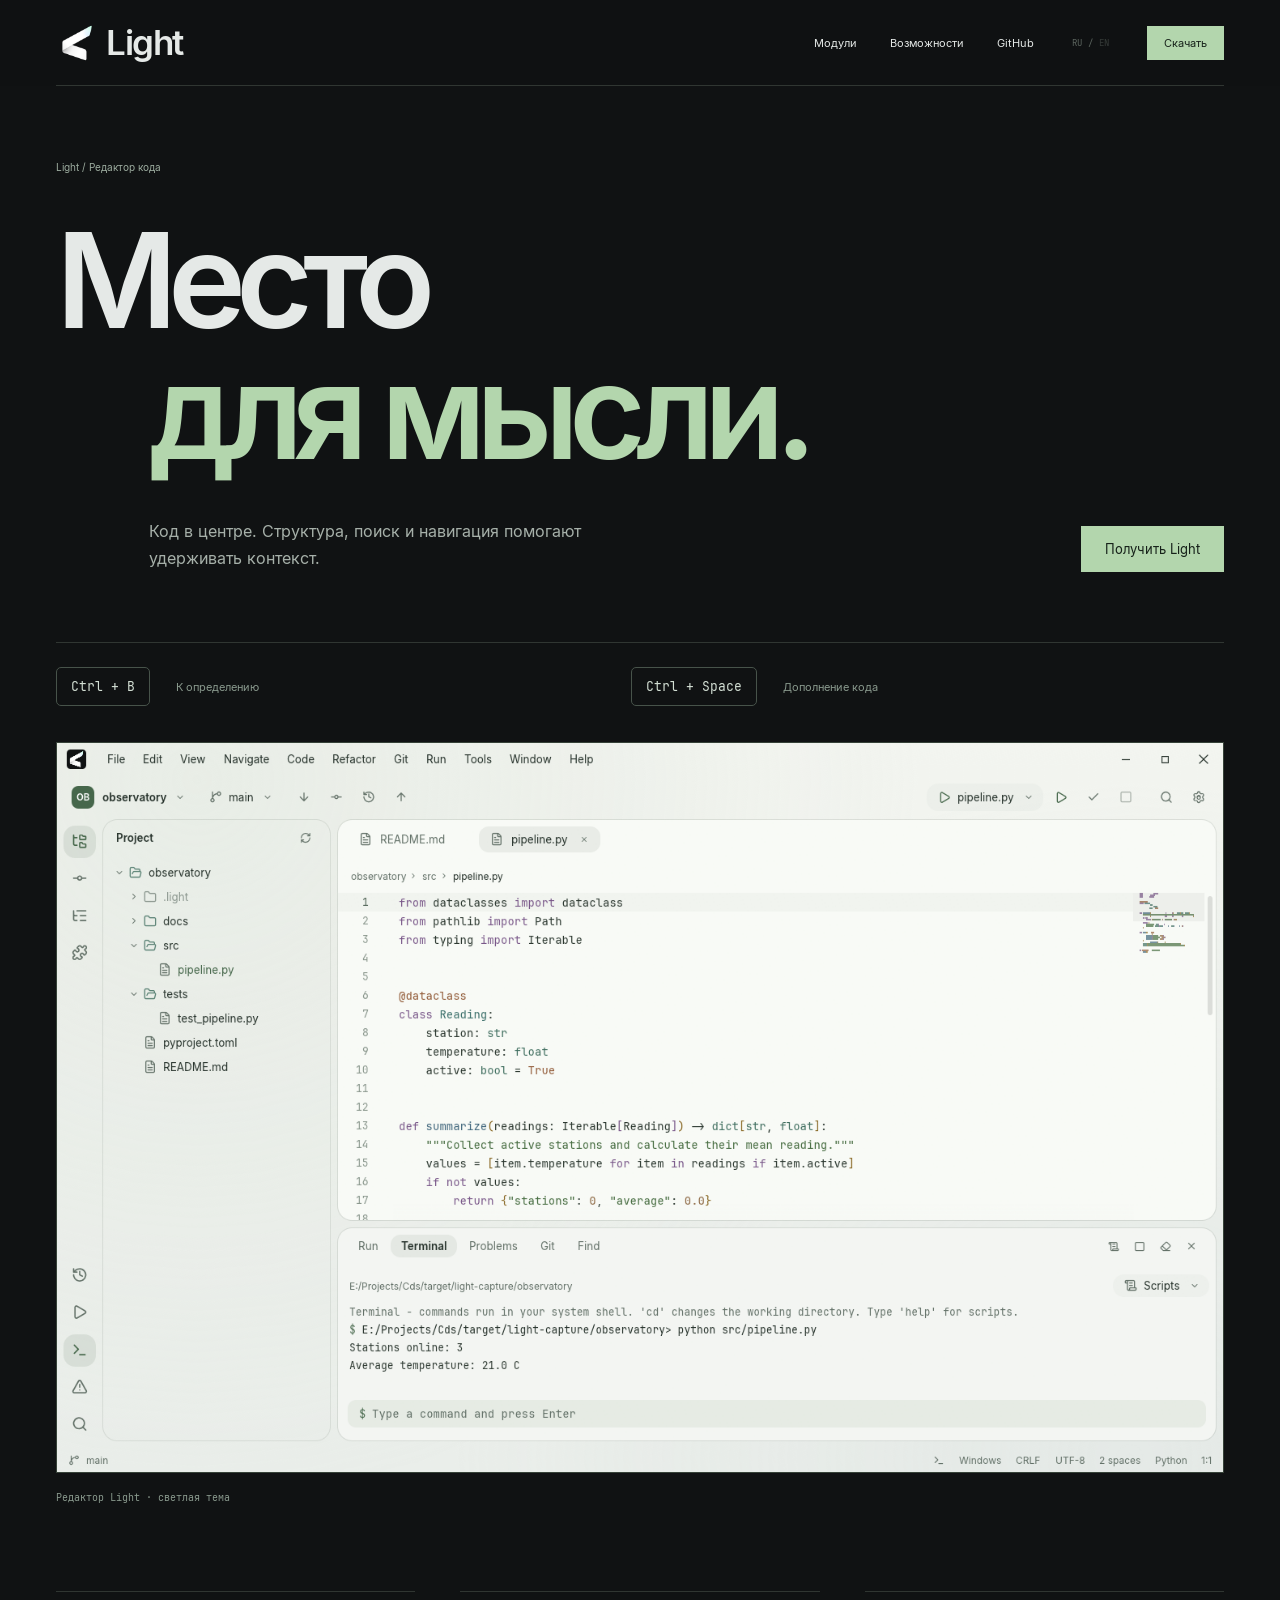
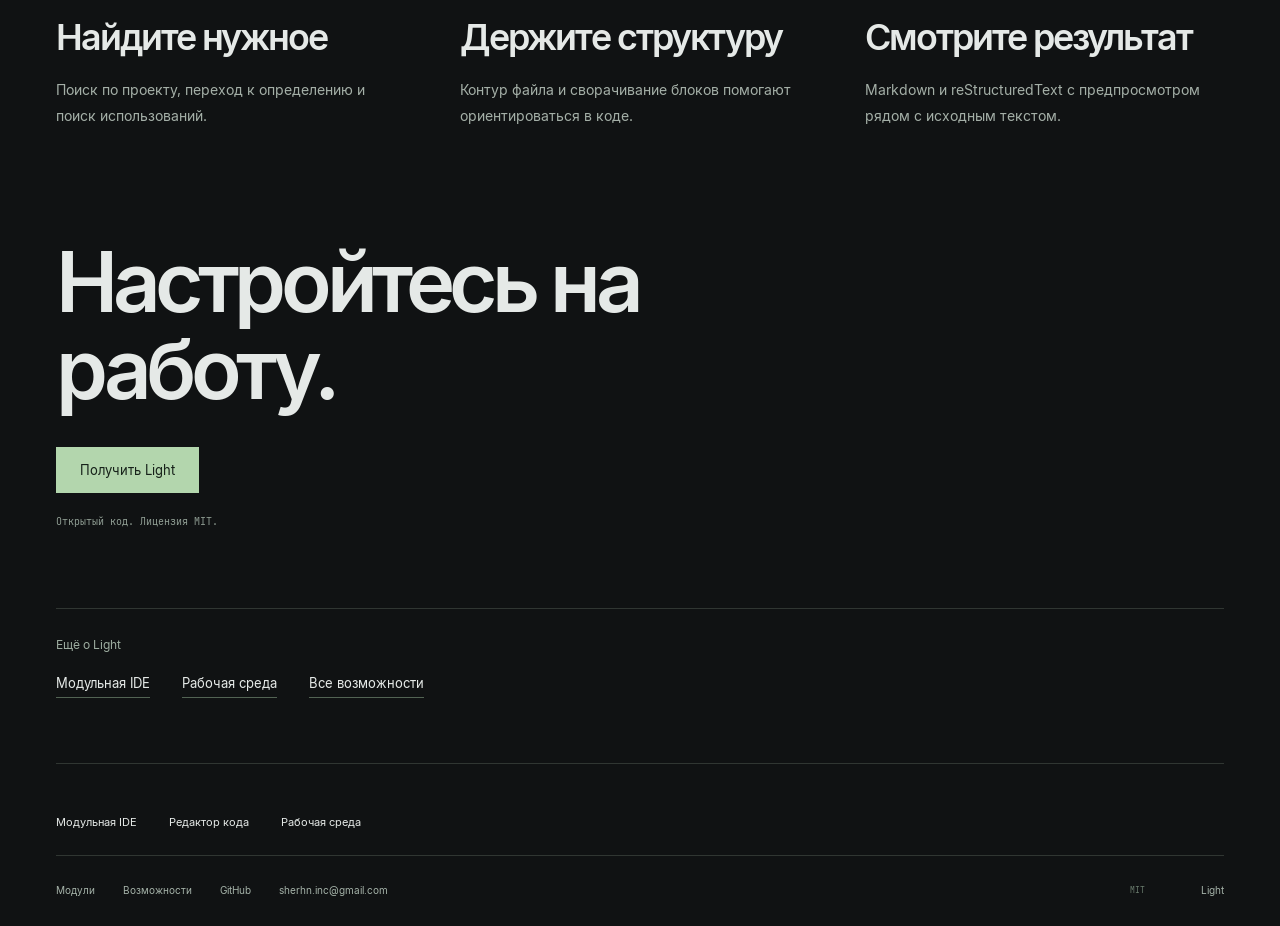
==== commit bb7a9b0f: "Turn header link into a Download button" ====
--- a/editor/index.html
+++ b/editor/index.html
@@ -1 +1 @@
-<!doctype html><html lang="ru" prefix="og: https://ogp.me/ns#"><head><meta charset="utf-8"><meta name="viewport" content="width=device-width,initial-scale=1"><meta name="theme-color" content="#101213"><title>Редактор кода Light — навигация, структура и предпросмотр</title><meta name="description" content="Редактируйте код в Light: поиск по проекту, переход к определению, структура файла, сворачивание блоков и предпросмотр Markdown и reStructuredText."><meta name="robots" content="index,follow,max-image-preview:large"><link rel="canonical" href="https://getlight.sherhn.space/editor/"><link rel="alternate" hreflang="ru" href="https://getlight.sherhn.space/editor/"><link rel="alternate" hreflang="en" href="https://getlight.sherhn.space/en/editor/"><link rel="alternate" hreflang="x-default" href="https://getlight.sherhn.space/en/editor/"><meta property="og:site_name" content="Light"><meta property="og:type" content="website"><meta property="og:locale" content="ru_RU"><meta property="og:locale:alternate" content="en_US"><meta property="og:title" content="Редактор кода Light — навигация, структура и предпросмотр"><meta property="og:description" content="Редактируйте код в Light: поиск по проекту, переход к определению, структура файла, сворачивание блоков и предпросмотр Markdown и reStructuredText."><meta property="og:url" content="https://getlight.sherhn.space/editor/"><meta property="og:image" content="https://getlight.sherhn.space/assets/og-editor-ru.png"><meta property="og:image:type" content="image/png"><meta property="og:image:width" content="1200"><meta property="og:image:height" content="630"><meta property="og:image:alt" content="Редактор кода Light — навигация, структура и предпросмотр"><meta name="twitter:card" content="summary_large_image"><meta name="twitter:title" content="Редактор кода Light — навигация, структура и предпросмотр"><meta name="twitter:description" content="Редактируйте код в Light: поиск по проекту, переход к определению, структура файла, сворачивание блоков и предпросмотр Markdown и reStructuredText."><meta name="twitter:image" content="https://getlight.sherhn.space/assets/og-editor-ru.png"><meta name="twitter:image:alt" content="Редактор кода Light — навигация, структура и предпросмотр"><link rel="icon" type="image/png" href="/assets/light.png"><link rel="stylesheet" href="/styles.css"><link rel="stylesheet" href="/pages.css"><link rel="stylesheet" href="/landings.css"><script type="application/ld+json">{"@context":"https://schema.org","@graph":[{"@type":"WebSite","@id":"https://getlight.sherhn.space/#website","name":"Light","url":"https://getlight.sherhn.space/","inLanguage":["ru","en"],"publisher":{"@type":"Organization","name":"Light","email":"sherhn.inc@gmail.com"}},{"@type":"WebPage","@id":"https://getlight.sherhn.space/editor/#page","url":"https://getlight.sherhn.space/editor/","name":"Редактор кода Light — навигация, структура и предпросмотр","description":"Редактируйте код в Light: поиск по проекту, переход к определению, структура файла, сворачивание блоков и предпросмотр Markdown и reStructuredText.","inLanguage":"ru","isPartOf":{"@id":"https://getlight.sherhn.space/#website"}},{"@type":"SoftwareApplication","@id":"https://getlight.sherhn.space/#software","name":"Light","url":"https://getlight.sherhn.space/","applicationCategory":"DeveloperApplication","operatingSystem":"Windows 10, Windows 11, macOS 15, Linux","isAccessibleForFree":true,"license":"https://opensource.org/license/mit","featureList":["Language modules","Git","Terminal","Local snapshots","Linux through WSL"]},{"@type":"BreadcrumbList","itemListElement":[{"@type":"ListItem","position":1,"name":"Главная","item":"https://getlight.sherhn.space/"},{"@type":"ListItem","position":2,"name":"Редактор кода Light — навигация, структура и предпросмотр","item":"https://getlight.sherhn.space/editor/"}]}]}</script><script src="/pages.js" defer></script></head><body><a class="skip" href="#main">К содержимому</a><header class="header"><div class="wrap header-inner"><a class="wordmark" href="/" aria-label="Light"><img class="brand-mark" src="/assets/light-128.png" width="42" height="42" alt=""><span>Light</span></a><nav aria-label="Навигация"><a href="/modules/" >Модули</a><a href="/features/" >Возможности</a><a href="https://github.com/sherhn/Light">GitHub</a></nav><div class="language" role="group" aria-label="Язык"><a href="/editor/" lang="ru" hreflang="ru" aria-current="true">RU</a><span>/</span><a href="/en/editor/" lang="en" hreflang="en" >EN</a></div><a class="header-start" href="/#download">Получить Light</a></div></header><div class="mobile-nav wrap"><a href="/modules/" >Модули</a><a href="/features/" >Возможности</a></div><main id="main" class="landing landing-editor"><section class="wrap landing-hero"><p class="eyebrow">Light / Редактор кода</p><h1><span>Место</span><em>для мысли.</em></h1><div class="landing-baseline"><p>Код в центре. Структура, поиск и навигация помогают удерживать контекст.</p><a class="landing-cta" href="/#download">Получить Light</a></div></section><div class="wrap landing-motif" aria-hidden="true"><span>Ctrl + B</span><span>К определению</span><span>Ctrl + Space</span><span>Дополнение кода</span></div><figure class="wrap landing-screen"><div><img src="/assets/light-studio-light.png" alt="Светлая тема редактора Light с реальным проектом" width="1440" height="900" fetchpriority="high"></div><figcaption>Редактор Light · светлая тема</figcaption></figure><section class="wrap landing-benefits" aria-label="Преимущества"><article><h2>Найдите нужное</h2><p>Поиск по проекту, переход к определению и поиск использований.</p></article><article><h2>Держите структуру</h2><p>Контур файла и сворачивание блоков помогают ориентироваться в коде.</p></article><article><h2>Смотрите результат</h2><p>Markdown и reStructuredText с предпросмотром рядом с исходным текстом.</p></article></section><section class="wrap landing-end"><h2>Настройтесь на работу.</h2><a class="landing-cta" href="/#download">Получить Light</a><p>Открытый код. Лицензия MIT.</p></section><aside class="wrap landing-related"><p class="eyebrow">Ещё о Light</p><div><a href="/modular/">Модульная IDE</a><a href="/workspace/">Рабочая среда</a><a href="/features/">Все возможности</a></div></aside></main><footer class="footer wrap"><div class="landing-links" aria-label="Подробнее о Light"><a href="/modular/">Модульная IDE</a><a href="/editor/">Редактор кода</a><a href="/workspace/">Рабочая среда</a></div><div class="footer-top"><a href="/modules/">Модули</a><a href="/features/">Возможности</a><a href="https://github.com/sherhn/Light">GitHub</a><a class="contact" href="mailto:sherhn.inc@gmail.com">sherhn.inc@gmail.com</a><span>MIT</span><a href="/">Light</a></div></footer></body></html>+<!doctype html><html lang="ru" prefix="og: https://ogp.me/ns#"><head><meta charset="utf-8"><meta name="viewport" content="width=device-width,initial-scale=1"><meta name="theme-color" content="#101213"><title>Редактор кода Light — навигация, структура и предпросмотр</title><meta name="description" content="Редактируйте код в Light: поиск по проекту, переход к определению, структура файла, сворачивание блоков и предпросмотр Markdown и reStructuredText."><meta name="robots" content="index,follow,max-image-preview:large"><link rel="canonical" href="https://getlight.sherhn.space/editor/"><link rel="alternate" hreflang="ru" href="https://getlight.sherhn.space/editor/"><link rel="alternate" hreflang="en" href="https://getlight.sherhn.space/en/editor/"><link rel="alternate" hreflang="x-default" href="https://getlight.sherhn.space/en/editor/"><meta property="og:site_name" content="Light"><meta property="og:type" content="website"><meta property="og:locale" content="ru_RU"><meta property="og:locale:alternate" content="en_US"><meta property="og:title" content="Редактор кода Light — навигация, структура и предпросмотр"><meta property="og:description" content="Редактируйте код в Light: поиск по проекту, переход к определению, структура файла, сворачивание блоков и предпросмотр Markdown и reStructuredText."><meta property="og:url" content="https://getlight.sherhn.space/editor/"><meta property="og:image" content="https://getlight.sherhn.space/assets/og-editor-ru.png"><meta property="og:image:type" content="image/png"><meta property="og:image:width" content="1200"><meta property="og:image:height" content="630"><meta property="og:image:alt" content="Редактор кода Light — навигация, структура и предпросмотр"><meta name="twitter:card" content="summary_large_image"><meta name="twitter:title" content="Редактор кода Light — навигация, структура и предпросмотр"><meta name="twitter:description" content="Редактируйте код в Light: поиск по проекту, переход к определению, структура файла, сворачивание блоков и предпросмотр Markdown и reStructuredText."><meta name="twitter:image" content="https://getlight.sherhn.space/assets/og-editor-ru.png"><meta name="twitter:image:alt" content="Редактор кода Light — навигация, структура и предпросмотр"><link rel="icon" type="image/png" href="/assets/light.png"><link rel="stylesheet" href="/styles.css"><link rel="stylesheet" href="/pages.css"><link rel="stylesheet" href="/landings.css"><script type="application/ld+json">{"@context":"https://schema.org","@graph":[{"@type":"WebSite","@id":"https://getlight.sherhn.space/#website","name":"Light","url":"https://getlight.sherhn.space/","inLanguage":["ru","en"],"publisher":{"@type":"Organization","name":"Light","email":"sherhn.inc@gmail.com"}},{"@type":"WebPage","@id":"https://getlight.sherhn.space/editor/#page","url":"https://getlight.sherhn.space/editor/","name":"Редактор кода Light — навигация, структура и предпросмотр","description":"Редактируйте код в Light: поиск по проекту, переход к определению, структура файла, сворачивание блоков и предпросмотр Markdown и reStructuredText.","inLanguage":"ru","isPartOf":{"@id":"https://getlight.sherhn.space/#website"}},{"@type":"SoftwareApplication","@id":"https://getlight.sherhn.space/#software","name":"Light","url":"https://getlight.sherhn.space/","applicationCategory":"DeveloperApplication","operatingSystem":"Windows 10, Windows 11, macOS 15, Linux","isAccessibleForFree":true,"license":"https://opensource.org/license/mit","featureList":["Language modules","Git","Terminal","Local snapshots","Linux through WSL"]},{"@type":"BreadcrumbList","itemListElement":[{"@type":"ListItem","position":1,"name":"Главная","item":"https://getlight.sherhn.space/"},{"@type":"ListItem","position":2,"name":"Редактор кода Light — навигация, структура и предпросмотр","item":"https://getlight.sherhn.space/editor/"}]}]}</script><script src="/pages.js" defer></script></head><body><a class="skip" href="#main">К содержимому</a><header class="header"><div class="wrap header-inner"><a class="wordmark" href="/" aria-label="Light"><img class="brand-mark" src="/assets/light-128.png" width="42" height="42" alt=""><span>Light</span></a><nav aria-label="Навигация"><a href="/modules/" >Модули</a><a href="/features/" >Возможности</a><a href="https://github.com/sherhn/Light">GitHub</a></nav><div class="language" role="group" aria-label="Язык"><a href="/editor/" lang="ru" hreflang="ru" aria-current="true">RU</a><span>/</span><a href="/en/editor/" lang="en" hreflang="en" >EN</a></div><a class="header-start" href="/#download">Скачать</a></div></header><div class="mobile-nav wrap"><a href="/modules/" >Модули</a><a href="/features/" >Возможности</a></div><main id="main" class="landing landing-editor"><section class="wrap landing-hero"><p class="eyebrow">Light / Редактор кода</p><h1><span>Место</span><em>для мысли.</em></h1><div class="landing-baseline"><p>Код в центре. Структура, поиск и навигация помогают удерживать контекст.</p><a class="landing-cta" href="/#download">Получить Light</a></div></section><div class="wrap landing-motif" aria-hidden="true"><span>Ctrl + B</span><span>К определению</span><span>Ctrl + Space</span><span>Дополнение кода</span></div><figure class="wrap landing-screen"><div><img src="/assets/light-studio-light.png" alt="Светлая тема редактора Light с реальным проектом" width="1440" height="900" fetchpriority="high"></div><figcaption>Редактор Light · светлая тема</figcaption></figure><section class="wrap landing-benefits" aria-label="Преимущества"><article><h2>Найдите нужное</h2><p>Поиск по проекту, переход к определению и поиск использований.</p></article><article><h2>Держите структуру</h2><p>Контур файла и сворачивание блоков помогают ориентироваться в коде.</p></article><article><h2>Смотрите результат</h2><p>Markdown и reStructuredText с предпросмотром рядом с исходным текстом.</p></article></section><section class="wrap landing-end"><h2>Настройтесь на работу.</h2><a class="landing-cta" href="/#download">Получить Light</a><p>Открытый код. Лицензия MIT.</p></section><aside class="wrap landing-related"><p class="eyebrow">Ещё о Light</p><div><a href="/modular/">Модульная IDE</a><a href="/workspace/">Рабочая среда</a><a href="/features/">Все возможности</a></div></aside></main><footer class="footer wrap"><div class="landing-links" aria-label="Подробнее о Light"><a href="/modular/">Модульная IDE</a><a href="/editor/">Редактор кода</a><a href="/workspace/">Рабочая среда</a></div><div class="footer-top"><a href="/modules/">Модули</a><a href="/features/">Возможности</a><a href="https://github.com/sherhn/Light">GitHub</a><a class="contact" href="mailto:sherhn.inc@gmail.com">sherhn.inc@gmail.com</a><span>MIT</span><a href="/">Light</a></div></footer></body></html>
--- a/styles.css
+++ b/styles.css
@@ -1,10 +1,10 @@
 @font-face{font-family:Inter;src:url('assets/Inter-Regular.ttf') format('truetype');font-weight:400;font-display:swap}@font-face{font-family:Inter;src:url('assets/Inter-SemiBold.ttf') format('truetype');font-weight:600 900;font-display:swap}@font-face{font-family:Mono;src:url('assets/JetBrainsMono-Regular.ttf') format('truetype');font-display:swap}
-:root{color-scheme:dark;--bg:#101213;--text:#e5e9e7;--muted:#939d96;--sage:#b3d6ad;--line:#303632;--mono:Mono,monospace;--ease:cubic-bezier(.22,1,.36,1)}*{box-sizing:border-box}html{scroll-behavior:smooth;scroll-padding-top:110px}body{margin:0;background:var(--bg);color:var(--text);font:400 14px Inter,Arial,sans-serif;-webkit-font-smoothing:antialiased}::selection{background:#b3d6ad;color:#101213}a{color:inherit;text-decoration:none}button,select{font:inherit}button{cursor:pointer}button,a{-webkit-tap-highlight-color:transparent}a:focus-visible,button:focus-visible,select:focus-visible{outline:2px solid var(--sage);outline-offset:6px}button:disabled{cursor:not-allowed}.wrap{width:min(1440px,calc(100% - 112px));margin-inline:auto}.header{height:86px;position:sticky;top:0;z-index:20;background:#101213e8;backdrop-filter:blur(18px)}.header-inner{height:100%;display:flex;align-items:center;gap:38px;border-bottom:1px solid var(--line)}.wordmark{font-size:47px;line-height:.9;font-weight:600;letter-spacing:-4px;margin-top:-8px}.wordmark span{color:var(--sage)}nav{display:flex;align-items:center;gap:33px;margin-left:auto;font-size:11px}nav a{position:relative;padding-block:9px}nav a::after{content:'';position:absolute;left:0;bottom:0;height:1px;background:var(--sage);width:100%;transform:scaleX(0);transform-origin:left;transition:transform .5s var(--ease)}nav a:hover::after{transform:scaleX(1)}.language{display:flex;gap:6px;align-items:center;font:9px var(--mono);color:#5b645e}.language button{font:inherit;background:none;border:0;color:#7c8980;padding:8px 3px;transition:color .2s}.language button[aria-pressed=true]{color:var(--text)}.header-start{display:flex;gap:27px;align-items:center;font-size:11px;border-left:1px solid var(--line);padding-left:30px}.hero{padding-top:34px}h1{font-size:clamp(52px,8.55vw,148px);font-weight:600;line-height:1.02;letter-spacing:-.06em;margin:36px 0 38px}.title-mask{display:block;overflow:hidden;padding:0 0 .09em}.title-mask>span{display:block;animation:title-enter 1.15s var(--ease) both}.title-mask:nth-child(2)>span{animation-delay:.12s}.title-accent{color:var(--sage);padding-left:8.1%}.hero-baseline{display:flex;align-items:center;gap:40px;padding-left:8.1%}.hero-baseline p{margin:0;font-size:14px;color:#a4aea6;line-height:1.6}.explore{display:flex;align-items:center;gap:45px;font-size:11px;margin-left:auto;border-bottom:1px solid #4f5c50;padding-bottom:9px}.explore:hover .platform-line{display:flex;gap:8px;font:8px var(--mono);color:#79867d}.platform-line>span{color:#3d4940}.hero-shot{margin:55px 0 0;transform:translate3d(0,var(--shot-shift,0px),0);will-change:transform}.shot-frame{border:1px solid #3b463c;overflow:hidden;background:#151918;box-shadow:0 30px 100px #0003}.shot-frame img{display:block;width:100%;height:auto}.features{padding-top:135px;padding-bottom:105px}.section-top{display:flex;align-items:center;justify-content:space-between;margin-bottom:30px}.eyebrow{font:9px var(--mono);letter-spacing:1.5px;color:#a7b5a8}.feature{border-top:1px solid var(--line)}.feature:last-child{border-bottom:1px solid var(--line)}.feature h2{margin:0}.feature h2>button{width:100%;display:flex;align-items:center;text-align:left;gap:35px;padding:30px 0;background:none;border:0;color:var(--text)}.feature h2>button>[data-i18n]{font-size:clamp(38px,5.3vw,74px);letter-spacing:-.065em;font-weight:600;line-height:1.05;transition:color .4s}.feature h2>button>.feature-summary{font-size:12px;font-weight:400;letter-spacing:0;color:#8e9b91;margin-left:auto;padding-top:10px}.feature-toggle{font-size:11px;font-weight:400;letter-spacing:0;color:#94a698;margin-left:25px;flex-shrink:0;transition:color .3s}.feature.active .feature-toggle{color:#c9d7cc}.feature.active h2>button>[data-i18n]:not(.feature-summary),.feature h2>button:hover>[data-i18n]:not(.feature-summary){color:var(--sage)}.feature-panel{display:grid;grid-template-rows:0fr;opacity:0;transition:grid-template-rows .65s var(--ease),opacity .5s}.feature-panel>div{overflow:hidden;min-height:0;padding-left:0}.feature-panel p{font-size:14px;line-height:1.8;color:#abb7ad;max-width:560px;margin:0 0 19px}.language-list{font:10px/1.8 var(--mono);color:#748779;display:flex;flex-wrap:wrap;gap:11px;padding-bottom:29px}.language-list>span{color:#3c4d40}.feature.active .feature-panel{grid-template-rows:1fr;opacity:1}.workbench{padding-block:0 110px}.workbench-heading{display:flex;justify-content:space-between;align-items:center;margin-bottom:24px}.view-tabs{display:flex;gap:26px}.view-tabs button{background:none;border:0;border-bottom:1px solid transparent;padding:10px 0;color:#7d8c82;font-size:11px;transition:color .35s,border-color .35s}.view-tabs button[aria-selected=true]{color:var(--text);border-color:var(--sage)}.view-tabs button:hover{color:var(--sage)}.view-stage{position:relative;border:1px solid #364238;background:#141719;aspect-ratio:1.6;overflow:hidden}.view-stage img{position:absolute;inset:0;width:100%;height:100%;object-fit:contain;opacity:0;transform:scale(1.012);transition:opacity .6s var(--ease),transform 1s var(--ease);pointer-events:none}.view-stage img.active{opacity:1;transform:scale(1);z-index:1}.workbench-foot{display:flex;justify-content:space-between;margin-top:16px;font-size:10px;color:#7d8c82}.workbench-foot a{display:flex;align-items:center;gap:20px;color:#bdc9bf}.workbench-foot a:hover{color:var(--sage)}.download{border-top:1px solid var(--line);padding-top:35px;padding-bottom:100px}.download-main{display:grid;grid-template-columns:1.2fr .8fr;gap:90px;align-items:center;margin-top:54px}.download h2{font-size:clamp(56px,6.5vw,92px);font-weight:600;line-height:1.04;letter-spacing:-.067em;margin:0}.download h2 em{color:var(--sage);font-style:normal}.download-controls{min-width:0;padding-top:15px}.platform-tabs{display:flex;border-bottom:1px solid var(--line);gap:26px}.platform-tabs button{display:flex;align-items:center;gap:8px;font-size:11px;background:none;color:#85968a;border:0;border-bottom:1px solid transparent;padding:12px 0;transition:color .35s,border-color .35s}.platform-tabs button[aria-selected=true]{border-color:var(--sage);color:var(--sage)}.platform-icon{width:16px;height:16px;display:inline-block;flex-shrink:0}.system-row{display:flex;justify-content:space-between;gap:15px;font:9px var(--mono);color:#809286;padding-block:25px}.download-button{display:flex;align-items:center;justify-content:space-between;width:100%;padding:18px 0;background:none;border:0;border-bottom:1px solid #5b725f;color:#b3c4b6;text-align:left;font-size:15px;opacity:.6}#download-status{font-size:10px;line-height:1.7;color:#75877b;margin:14px 0 0}.architecture{font-size:10px;display:flex;justify-content:space-between;align-items:center;gap:20px;margin-bottom:15px;color:#a2b5a7}.architecture[hidden]{display:none}.architecture select{padding:7px;background:#1a211c;border:1px solid #3b4b40;color:#bdccbe;font-size:10px}.footer{border-top:1px solid var(--line);overflow:hidden}.footer-top{display:flex;align-items:center;gap:28px;padding-top:28px;font-size:10px;color:#a4b2a8}.footer-top>a:hover{color:var(--sage)}.footer-top>span{margin-left:auto;font:8px var(--mono);color:#6a7c6e}.footer-top>a:last-child{margin-left:28px}.skip{position:fixed;left:20px;top:-70px;padding:12px;background:var(--sage);color:#101213;z-index:50}.skip:focus{top:10px}[data-motion=on] .reveal{opacity:0;transform:translate3d(0,30px,0);transition:opacity .9s var(--ease),transform 1.05s var(--ease)}[data-motion=on] .reveal.visible{opacity:1;transform:translateZ(0)}@keyframes title-enter{from{transform:translateY(115%);opacity:.4}to{transform:translateY(0);opacity:1}}
-@media(min-width:1700px){h1{font-size:148px}}@media(max-width:1100px){.wrap{width:calc(100% - 70px)}.header-inner{gap:25px}.header-start{padding-left:25px;gap:15px}nav{gap:22px}h1{font-size:8.6vw}.hero-baseline{gap:25px}.platform-line{display:none}.hero-baseline p{font-size:12px}.feature h2>button>.feature-summary{font-size:11px}.download-main{gap:50px;grid-template-columns:1fr 1fr}.download h2{font-size:65px}.platform-tabs{gap:20px}}
-@media(max-width:760px){html{scroll-padding-top:90px}.wrap{width:calc(100% - 36px)}.header{height:72px}.header-inner{gap:20px}.wordmark{font-size:40px;letter-spacing:-3px;margin-top:-6px}nav{display:none}.language{margin-left:auto;font-size:9px}.header-start{font-size:10px;gap:13px;padding-left:18px}.hero{padding-top:24px}h1{font-size:clamp(30px,9.3vw,70px);letter-spacing:-.065em;line-height:1.12;margin:32px 0 27px}.title-accent{padding-left:0}.hero-baseline{padding-left:0;gap:18px;align-items:flex-end}.hero-baseline p{font-size:10px;line-height:1.8}.explore{font-size:9px;gap:17px;padding-bottom:5px}.hero-shot{margin-top:30px}.features{padding-top:75px;padding-bottom:55px}.section-top{margin-bottom:22px}.eyebrow{font-size:7px;letter-spacing:.8px}.feature h2>button{gap:16px;padding:23px 0;flex-wrap:wrap}.feature h2>button>[data-i18n]{font-size:42px}.feature h2>button>.feature-summary{font-size:8px;padding-top:4px;max-width:100px;line-height:1.7}.feature-toggle{font-size:11px;font-weight:400;letter-spacing:0;color:#94a698;margin-left:25px;flex-shrink:0;transition:color .3s}.feature.active .feature-toggle{color:#c9d7cc}.feature-panel>div{padding-left:0}.feature-panel p{font-size:11px;line-height:1.8;margin-bottom:14px;max-width:290px}.language-list{font-size:8px;gap:8px;padding-bottom:22px}.workbench{padding-bottom:60px}.workbench-heading{display:block;margin-bottom:16px}.view-tabs{margin-top:16px;gap:24px}.view-tabs button{font-size:10px;padding:8px 0}.workbench-foot{font-size:8px;margin-top:12px;gap:20px;line-height:1.7}.workbench-foot a{gap:12px}.download{padding-top:25px;padding-bottom:50px}.download-main{grid-template-columns:1fr;gap:28px;margin-top:32px}.download h2{font-size:60px}.download-controls{padding-top:0}.platform-tabs{gap:26px}.platform-tabs button{font-size:11px}.system-row{font-size:8px;padding-block:21px}.download-button{font-size:13px;padding-block:14px}#download-status{font-size:9px}.footer-top{flex-wrap:wrap;gap:20px;font-size:9px;line-height:1.8;padding-top:23px}.footer-top>span{font-size:6px}.footer-top>a:last-child{margin-left:0}}
+:root{color-scheme:dark;--bg:#101213;--text:#e5e9e7;--muted:#939d96;--sage:#b3d6ad;--line:#303632;--mono:Mono,monospace;--ease:cubic-bezier(.22,1,.36,1)}*{box-sizing:border-box}html{scroll-behavior:smooth;scroll-padding-top:110px}body{margin:0;background:var(--bg);color:var(--text);font:400 14px Inter,Arial,sans-serif;-webkit-font-smoothing:antialiased}::selection{background:#b3d6ad;color:#101213}a{color:inherit;text-decoration:none}button,select{font:inherit}button{cursor:pointer}button,a{-webkit-tap-highlight-color:transparent}a:focus-visible,button:focus-visible,select:focus-visible{outline:2px solid var(--sage);outline-offset:6px}button:disabled{cursor:not-allowed}.wrap{width:min(1440px,calc(100% - 112px));margin-inline:auto}.header{height:86px;position:sticky;top:0;z-index:20;background:#101213e8;backdrop-filter:blur(18px)}.header-inner{height:100%;display:flex;align-items:center;gap:38px;border-bottom:1px solid var(--line)}.wordmark{font-size:47px;line-height:.9;font-weight:600;letter-spacing:-4px;margin-top:-8px}.wordmark span{color:var(--sage)}nav{display:flex;align-items:center;gap:33px;margin-left:auto;font-size:11px}nav a{position:relative;padding-block:9px}nav a::after{content:'';position:absolute;left:0;bottom:0;height:1px;background:var(--sage);width:100%;transform:scaleX(0);transform-origin:left;transition:transform .5s var(--ease)}nav a:hover::after{transform:scaleX(1)}.language{display:flex;gap:6px;align-items:center;font:9px var(--mono);color:#5b645e}.language button{font:inherit;background:none;border:0;color:#7c8980;padding:8px 3px;transition:color .2s}.language button[aria-pressed=true]{color:var(--text)}.header-start{display:flex;align-items:center;font-size:11px;padding:9px 16px;background:var(--sage);color:#17221a;border:1px solid var(--sage);white-space:nowrap;transition:background .3s}.header-start:hover{background:#c9e4c4}.hero{padding-top:34px}h1{font-size:clamp(52px,8.55vw,148px);font-weight:600;line-height:1.02;letter-spacing:-.06em;margin:36px 0 38px}.title-mask{display:block;overflow:hidden;padding:0 0 .09em}.title-mask>span{display:block;animation:title-enter 1.15s var(--ease) both}.title-mask:nth-child(2)>span{animation-delay:.12s}.title-accent{color:var(--sage);padding-left:8.1%}.hero-baseline{display:flex;align-items:center;gap:40px;padding-left:8.1%}.hero-baseline p{margin:0;font-size:14px;color:#a4aea6;line-height:1.6}.explore{display:flex;align-items:center;gap:45px;font-size:11px;margin-left:auto;border-bottom:1px solid #4f5c50;padding-bottom:9px}.explore:hover .platform-line{display:flex;gap:8px;font:8px var(--mono);color:#79867d}.platform-line>span{color:#3d4940}.hero-shot{margin:55px 0 0;transform:translate3d(0,var(--shot-shift,0px),0);will-change:transform}.shot-frame{border:1px solid #3b463c;overflow:hidden;background:#151918;box-shadow:0 30px 100px #0003}.shot-frame img{display:block;width:100%;height:auto}.features{padding-top:135px;padding-bottom:105px}.section-top{display:flex;align-items:center;justify-content:space-between;margin-bottom:30px}.eyebrow{font:9px var(--mono);letter-spacing:1.5px;color:#a7b5a8}.feature{border-top:1px solid var(--line)}.feature:last-child{border-bottom:1px solid var(--line)}.feature h2{margin:0}.feature h2>button{width:100%;display:flex;align-items:center;text-align:left;gap:35px;padding:30px 0;background:none;border:0;color:var(--text)}.feature h2>button>[data-i18n]{font-size:clamp(38px,5.3vw,74px);letter-spacing:-.065em;font-weight:600;line-height:1.05;transition:color .4s}.feature h2>button>.feature-summary{font-size:12px;font-weight:400;letter-spacing:0;color:#8e9b91;margin-left:auto;padding-top:10px}.feature-toggle{font-size:11px;font-weight:400;letter-spacing:0;color:#94a698;margin-left:25px;flex-shrink:0;transition:color .3s}.feature.active .feature-toggle{color:#c9d7cc}.feature.active h2>button>[data-i18n]:not(.feature-summary),.feature h2>button:hover>[data-i18n]:not(.feature-summary){color:var(--sage)}.feature-panel{display:grid;grid-template-rows:0fr;opacity:0;transition:grid-template-rows .65s var(--ease),opacity .5s}.feature-panel>div{overflow:hidden;min-height:0;padding-left:0}.feature-panel p{font-size:14px;line-height:1.8;color:#abb7ad;max-width:560px;margin:0 0 19px}.language-list{font:10px/1.8 var(--mono);color:#748779;display:flex;flex-wrap:wrap;gap:11px;padding-bottom:29px}.language-list>span{color:#3c4d40}.feature.active .feature-panel{grid-template-rows:1fr;opacity:1}.workbench{padding-block:0 110px}.workbench-heading{display:flex;justify-content:space-between;align-items:center;margin-bottom:24px}.view-tabs{display:flex;gap:26px}.view-tabs button{background:none;border:0;border-bottom:1px solid transparent;padding:10px 0;color:#7d8c82;font-size:11px;transition:color .35s,border-color .35s}.view-tabs button[aria-selected=true]{color:var(--text);border-color:var(--sage)}.view-tabs button:hover{color:var(--sage)}.view-stage{position:relative;border:1px solid #364238;background:#141719;aspect-ratio:1.6;overflow:hidden}.view-stage img{position:absolute;inset:0;width:100%;height:100%;object-fit:contain;opacity:0;transform:scale(1.012);transition:opacity .6s var(--ease),transform 1s var(--ease);pointer-events:none}.view-stage img.active{opacity:1;transform:scale(1);z-index:1}.workbench-foot{display:flex;justify-content:space-between;margin-top:16px;font-size:10px;color:#7d8c82}.workbench-foot a{display:flex;align-items:center;gap:20px;color:#bdc9bf}.workbench-foot a:hover{color:var(--sage)}.download{border-top:1px solid var(--line);padding-top:35px;padding-bottom:100px}.download-main{display:grid;grid-template-columns:1.2fr .8fr;gap:90px;align-items:center;margin-top:54px}.download h2{font-size:clamp(56px,6.5vw,92px);font-weight:600;line-height:1.04;letter-spacing:-.067em;margin:0}.download h2 em{color:var(--sage);font-style:normal}.download-controls{min-width:0;padding-top:15px}.platform-tabs{display:flex;border-bottom:1px solid var(--line);gap:26px}.platform-tabs button{display:flex;align-items:center;gap:8px;font-size:11px;background:none;color:#85968a;border:0;border-bottom:1px solid transparent;padding:12px 0;transition:color .35s,border-color .35s}.platform-tabs button[aria-selected=true]{border-color:var(--sage);color:var(--sage)}.platform-icon{width:16px;height:16px;display:inline-block;flex-shrink:0}.system-row{display:flex;justify-content:space-between;gap:15px;font:9px var(--mono);color:#809286;padding-block:25px}.download-button{display:flex;align-items:center;justify-content:space-between;width:100%;padding:18px 0;background:none;border:0;border-bottom:1px solid #5b725f;color:#b3c4b6;text-align:left;font-size:15px;transition:color .3s,border-color .3s}.download-button:hover{color:var(--sage);border-color:var(--sage)}#download-status{font-size:10px;line-height:1.7;color:#75877b;margin:14px 0 0}#download-status a{color:#a2b5a7;border-bottom:1px solid #3b4b40;padding-bottom:2px;transition:color .3s,border-color .3s}#download-status a:hover{color:var(--sage);border-color:var(--sage)}.architecture{font-size:10px;display:flex;justify-content:space-between;align-items:center;gap:20px;margin-bottom:15px;color:#a2b5a7}.architecture[hidden]{display:none}.architecture select{padding:7px;background:#1a211c;border:1px solid #3b4b40;color:#bdccbe;font-size:10px}.footer{border-top:1px solid var(--line);overflow:hidden}.footer-top{display:flex;align-items:center;gap:28px;padding-top:28px;font-size:10px;color:#a4b2a8}.footer-top>a:hover{color:var(--sage)}.footer-top>span{margin-left:auto;font:8px var(--mono);color:#6a7c6e}.footer-top>a:last-child{margin-left:28px}.skip{position:fixed;left:20px;top:-70px;padding:12px;background:var(--sage);color:#101213;z-index:50}.skip:focus{top:10px}[data-motion=on] .reveal{opacity:0;transform:translate3d(0,30px,0);transition:opacity .9s var(--ease),transform 1.05s var(--ease)}[data-motion=on] .reveal.visible{opacity:1;transform:translateZ(0)}@keyframes title-enter{from{transform:translateY(115%);opacity:.4}to{transform:translateY(0);opacity:1}}
+@media(min-width:1700px){h1{font-size:148px}}@media(max-width:1100px){.wrap{width:calc(100% - 70px)}.header-inner{gap:25px}nav{gap:22px}h1{font-size:8.6vw}.hero-baseline{gap:25px}.platform-line{display:none}.hero-baseline p{font-size:12px}.feature h2>button>.feature-summary{font-size:11px}.download-main{gap:50px;grid-template-columns:1fr 1fr}.download h2{font-size:65px}.platform-tabs{gap:20px}}
+@media(max-width:760px){html{scroll-padding-top:90px}.wrap{width:calc(100% - 36px)}.header{height:72px}.header-inner{gap:20px}.wordmark{font-size:40px;letter-spacing:-3px;margin-top:-6px}nav{display:none}.language{margin-left:auto;font-size:9px}.header-start{font-size:10px;padding:7px 12px}.hero{padding-top:24px}h1{font-size:clamp(30px,9.3vw,70px);letter-spacing:-.065em;line-height:1.12;margin:32px 0 27px}.title-accent{padding-left:0}.hero-baseline{padding-left:0;gap:18px;align-items:flex-end}.hero-baseline p{font-size:10px;line-height:1.8}.explore{font-size:9px;gap:17px;padding-bottom:5px}.hero-shot{margin-top:30px}.features{padding-top:75px;padding-bottom:55px}.section-top{margin-bottom:22px}.eyebrow{font-size:7px;letter-spacing:.8px}.feature h2>button{gap:16px;padding:23px 0;flex-wrap:wrap}.feature h2>button>[data-i18n]{font-size:42px}.feature h2>button>.feature-summary{font-size:8px;padding-top:4px;max-width:100px;line-height:1.7}.feature-toggle{font-size:11px;font-weight:400;letter-spacing:0;color:#94a698;margin-left:25px;flex-shrink:0;transition:color .3s}.feature.active .feature-toggle{color:#c9d7cc}.feature-panel>div{padding-left:0}.feature-panel p{font-size:11px;line-height:1.8;margin-bottom:14px;max-width:290px}.language-list{font-size:8px;gap:8px;padding-bottom:22px}.workbench{padding-bottom:60px}.workbench-heading{display:block;margin-bottom:16px}.view-tabs{margin-top:16px;gap:24px}.view-tabs button{font-size:10px;padding:8px 0}.workbench-foot{font-size:8px;margin-top:12px;gap:20px;line-height:1.7}.workbench-foot a{gap:12px}.download{padding-top:25px;padding-bottom:50px}.download-main{grid-template-columns:1fr;gap:28px;margin-top:32px}.download h2{font-size:60px}.download-controls{padding-top:0}.platform-tabs{gap:26px}.platform-tabs button{font-size:11px}.system-row{font-size:8px;padding-block:21px}.download-button{font-size:13px;padding-block:14px}#download-status{font-size:9px}.footer-top{flex-wrap:wrap;gap:20px;font-size:9px;line-height:1.8;padding-top:23px}.footer-top>span{font-size:6px}.footer-top>a:last-child{margin-left:0}}
 @media(prefers-reduced-motion:reduce){html{scroll-behavior:auto}*,*::before,*::after{animation:none!important;transition:none!important}.hero-shot{transform:none;will-change:auto}[data-motion=on] .reveal{opacity:1;transform:none}}
 
-.hero{padding-top:54px}.hero h1{margin-top:0}.hero-baseline{gap:40px}.explore{font-size:12px}.header-start{gap:0}.eyebrow{font:400 12px Inter,Arial,sans-serif;letter-spacing:0;color:#9cac9f}.workbench-foot{justify-content:flex-end}.footer{padding-bottom:32px}.feature h2>button:hover .feature-toggle{color:var(--text)}.feature-toggle{white-space:nowrap}
+.hero{padding-top:54px}.hero h1{margin-top:0}.hero-baseline{gap:40px}.explore{font-size:12px}.eyebrow{font:400 12px Inter,Arial,sans-serif;letter-spacing:0;color:#9cac9f}.workbench-foot{justify-content:flex-end}.footer{padding-bottom:32px}.feature h2>button:hover .feature-toggle{color:var(--text)}.feature-toggle{white-space:nowrap}
 @media(max-width:760px){.hero{padding-top:36px}.hero h1{margin-top:0}.hero-baseline{gap:20px}.explore{font-size:10px}.feature-toggle{font-size:9px;margin-left:0}.feature h2>button{gap:14px}.feature h2>button>.feature-summary{max-width:100px}.eyebrow{font-size:10px}.footer{padding-bottom:28px}}
 @media(max-width:760px){.feature h2>button>.feature-summary{display:none}.feature-toggle{margin-left:auto;font-size:11px}}
 .wordmark{display:inline-flex;align-items:center;gap:8px;font-size:35px;letter-spacing:-1.5px;margin-top:0}.wordmark>span{color:var(--text)}.brand-mark{display:block;width:42px;height:42px;object-fit:contain;transform-origin:55% 50%}.wordmark:hover .brand-mark,.wordmark:focus-visible .brand-mark{animation:light-charge .7s ease-out both}.view-stage::after{content:'';position:absolute;inset:0;z-index:2;pointer-events:none;opacity:0;background:linear-gradient(135deg,#c2ffe3,#caedff);mask:url('assets/light.svg') center/contain no-repeat;-webkit-mask:url('assets/light.svg') center/contain no-repeat}.view-stage.is-charging::after{animation:lightning-echo .75s ease-out both}@keyframes light-charge{0%,100%{filter:brightness(1);transform:translateX(0)}34%{filter:brightness(1.35) drop-shadow(0 0 5px #c2ffe380);transform:translateX(1px)}60%{filter:brightness(1.1) drop-shadow(0 0 3px #caedff50)}}@keyframes lightning-echo{0%{opacity:0;transform:translateX(-14px)}30%{opacity:.13}100%{opacity:0;transform:translateX(14px)}}@media(max-width:760px){.wordmark{font-size:27px;letter-spacing:-1px;gap:5px}.brand-mark{width:34px;height:34px}}
--- a/pages.css
+++ b/pages.css
@@ -1,6 +1,6 @@
-.language a{opacity:.5;font:inherit}.language a[aria-current=true]{opacity:1}.mobile-nav{display:none}nav a[aria-current=page]{color:var(--sage)}.text-link{display:inline-block;font:400 12px Inter,Arial,sans-serif;border:0;border-bottom:1px solid #6c7f70;padding:0 0 7px;color:var(--text);background:none;transition:color .3s,border-color .3s}.text-link:hover{color:var(--sage);border-color:var(--sage)}.home-page-links{display:flex;gap:35px;margin-top:-65px;margin-bottom:100px}.inner-page{padding-top:64px;padding-bottom:90px}.page-intro .eyebrow{margin:0 0 24px}.page-intro h1{font-size:clamp(64px,8.8vw,126px);line-height:1;letter-spacing:-.075em;margin:0 0 42px;font-weight:600}.page-intro h1 em{font-style:normal;color:var(--sage)}.intro-bottom{display:flex;justify-content:space-between;align-items:flex-end;margin-left:8%;margin-bottom:70px;gap:30px}.intro-bottom p{color:#a6b0a9;font-size:15px;line-height:1.8;margin:0}.catalog-tools{display:flex;align-items:flex-end;gap:55px;padding-bottom:24px;border-bottom:1px solid var(--line)}.search-field{display:flex;flex-direction:column;gap:12px;flex:1;max-width:430px}.search-field>span{font:11px var(--mono);color:var(--muted)}.search-field input{font:18px Inter,Arial,sans-serif;color:var(--text);border:0;border-bottom:1px solid #607366;background:transparent;width:100%;padding:0 0 14px;border-radius:0;outline-offset:5px}.search-field input::placeholder{color:#6e7c72;font-size:14px}.search-field input:focus-visible{outline:2px solid var(--sage)}.catalog-filters{display:flex;gap:24px;flex-wrap:wrap;padding-bottom:13px}.catalog-filters button{background:none;border:0;color:#929e96;font-size:12px;padding:0 0 4px;border-bottom:1px solid transparent}.catalog-filters button[aria-pressed=true]{color:var(--sage);border-color:var(--sage)}.catalog-meta{display:flex;justify-content:space-between;align-items:center;margin:24px 0 14px;font:11px var(--mono);color:var(--muted)}.module-grid{display:grid;grid-template-columns:repeat(3,minmax(0,1fr));gap:0 36px}.module-card{position:relative;min-width:0;border-top:1px solid #56675a;transition:background .35s,transform .45s var(--ease);scroll-margin-top:120px}.module-card[hidden]{display:none!important}.module-art{display:none}.module-body{padding:26px 0 30px}.module-top{display:flex;justify-content:space-between;gap:12px;font:10px var(--mono);color:#94a396}.module-card h2,.module-card h3{font-size:clamp(28px,3.1vw,44px);font-weight:600;letter-spacing:-.06em;line-height:1.08;margin:30px 0 20px;overflow-wrap:anywhere}.module-card p{font-size:13px;line-height:1.8;color:#a6b1aa;min-height:70px;max-width:340px;margin:0 0 24px}.module-tags{display:flex;gap:12px;flex-wrap:wrap;font:10px var(--mono);color:#a7b9a6;min-height:14px}.module-card details{margin-top:26px;font-size:12px}.module-card summary{display:inline-block;cursor:pointer;list-style:none;border-bottom:1px solid #58695c;padding-bottom:6px;color:#d4ddd5}.module-card summary::-webkit-details-marker{display:none}.module-card ul{font-size:12px;line-height:1.8;color:#a6b1aa;padding-left:16px;margin:20px 0}.module-card details .text-link{font-size:11px}.installation{margin-top:90px;border-top:1px solid var(--line);padding-top:36px;display:grid;grid-template-columns:1fr 1fr;gap:20px 80px}.installation>.eyebrow{grid-column:1/-1}.installation h2{font-size:clamp(38px,5vw,68px);font-weight:600;letter-spacing:-.06em;line-height:1.05;margin:0}.installation ol{padding-left:22px;margin:0;color:#bac5bd;line-height:1.9;font-size:14px}.installation li{padding-left:8px;margin-bottom:12px}.quiet-note{grid-column:2;font-size:12px;color:#8e9e91;line-height:1.8;max-width:490px}.installation>.text-link{justify-self:start;grid-column:2}.footer{padding-bottom:30px}#search-empty{padding:80px 0;border-bottom:1px solid var(--line)}#search-empty p{font-size:22px;color:#b8c4bb}.feature-lead{margin:0 0 90px}.feature-lead img{display:block;width:100%;height:auto;border:1px solid var(--line)}.feature-lead figcaption{font:10px/1.7 var(--mono);color:#8f9d93;margin-top:16px}.benefit{display:grid;grid-template-columns:1fr .8fr;gap:80px;border-top:1px solid var(--line);padding:40px 0 50px}.benefit h2{font-size:clamp(35px,4.2vw,60px);letter-spacing:-.065em;line-height:1.06;font-weight:600;max-width:580px;margin:20px 0 0}.benefit-copy{padding-top:25px}.benefit-copy>p{color:#b0bcb2;font-size:15px;line-height:1.9;margin:0 0 25px;max-width:490px}.benefit-meta{display:block;font:10px/1.8 var(--mono);color:#849e89}.benefit-copy .text-link{margin-top:22px}.feature-ending{border-top:1px solid var(--line);padding-top:50px;margin-top:25px;display:flex;gap:50px;align-items:flex-end;justify-content:space-between}.feature-ending h2{font-size:clamp(36px,5vw,70px);letter-spacing:-.06em;max-width:650px;line-height:1.05;margin:0}.feature-ending a{white-space:nowrap}
+.language a{opacity:.5;font:inherit}.language a[aria-current=true]{opacity:1}.mobile-nav{display:none}nav a[aria-current=page]{color:var(--sage)}.text-link{display:inline-block;font:400 12px Inter,Arial,sans-serif;border:0;border-bottom:1px solid #6c7f70;padding:0 0 7px;color:var(--text);background:none;transition:color .3s,border-color .3s}.text-link:hover{color:var(--sage);border-color:var(--sage)}.home-page-links{display:flex;gap:35px;margin-top:45px}.inner-page{padding-top:64px;padding-bottom:90px}.page-intro .eyebrow{margin:0 0 24px}.page-intro h1{font-size:clamp(64px,8.8vw,126px);line-height:1;letter-spacing:-.075em;margin:0 0 42px;font-weight:600}.page-intro h1 em{font-style:normal;color:var(--sage)}.intro-bottom{display:flex;justify-content:space-between;align-items:flex-end;margin-left:8%;margin-bottom:70px;gap:30px}.intro-bottom p{color:#a6b0a9;font-size:15px;line-height:1.8;margin:0}.catalog-tools{display:flex;align-items:flex-end;gap:55px;padding-bottom:24px;border-bottom:1px solid var(--line)}.search-field{display:flex;flex-direction:column;gap:12px;flex:1;max-width:430px}.search-field>span{font:11px var(--mono);color:var(--muted)}.search-field input{font:18px Inter,Arial,sans-serif;color:var(--text);border:0;border-bottom:1px solid #607366;background:transparent;width:100%;padding:0 0 14px;border-radius:0;outline-offset:5px}.search-field input::placeholder{color:#6e7c72;font-size:14px}.search-field input:focus-visible{outline:2px solid var(--sage)}.catalog-filters{display:flex;gap:24px;flex-wrap:wrap;padding-bottom:13px}.catalog-filters button{background:none;border:0;color:#929e96;font-size:12px;padding:0 0 4px;border-bottom:1px solid transparent}.catalog-filters button[aria-pressed=true]{color:var(--sage);border-color:var(--sage)}.catalog-meta{display:flex;justify-content:space-between;align-items:center;margin:24px 0 14px;font:11px var(--mono);color:var(--muted)}.module-grid{display:grid;grid-template-columns:repeat(3,minmax(0,1fr));gap:0 36px}.module-card{position:relative;min-width:0;border-top:1px solid #56675a;transition:background .35s,transform .45s var(--ease);scroll-margin-top:120px}.module-card[hidden]{display:none!important}.module-art{display:none}.module-body{padding:26px 0 30px}.module-top{display:flex;justify-content:space-between;gap:12px;font:10px var(--mono);color:#94a396}.module-card h2,.module-card h3{font-size:clamp(28px,3.1vw,44px);font-weight:600;letter-spacing:-.06em;line-height:1.08;margin:30px 0 20px;overflow-wrap:anywhere}.module-card p{font-size:13px;line-height:1.8;color:#a6b1aa;min-height:70px;max-width:340px;margin:0 0 24px}.module-tags{display:flex;gap:12px;flex-wrap:wrap;font:10px var(--mono);color:#a7b9a6;min-height:14px}.module-card details{margin-top:26px;font-size:12px}.module-card summary{display:inline-block;cursor:pointer;list-style:none;border-bottom:1px solid #58695c;padding-bottom:6px;color:#d4ddd5}.module-card summary::-webkit-details-marker{display:none}.module-card ul{font-size:12px;line-height:1.8;color:#a6b1aa;padding-left:16px;margin:20px 0}.module-card details .text-link{font-size:11px}.installation{margin-top:90px;border-top:1px solid var(--line);padding-top:36px;display:grid;grid-template-columns:1fr 1fr;gap:20px 80px}.installation>.eyebrow{grid-column:1/-1}.installation h2{font-size:clamp(38px,5vw,68px);font-weight:600;letter-spacing:-.06em;line-height:1.05;margin:0}.installation ol{padding-left:22px;margin:0;color:#bac5bd;line-height:1.9;font-size:14px}.installation li{padding-left:8px;margin-bottom:12px}.quiet-note{grid-column:2;font-size:12px;color:#8e9e91;line-height:1.8;max-width:490px}.installation>.text-link{justify-self:start;grid-column:2}.footer{padding-bottom:30px}#search-empty{padding:80px 0;border-bottom:1px solid var(--line)}#search-empty p{font-size:22px;color:#b8c4bb}.feature-lead{margin:0 0 90px}.feature-lead img{display:block;width:100%;height:auto;border:1px solid var(--line)}.feature-lead figcaption{font:10px/1.7 var(--mono);color:#8f9d93;margin-top:16px}.benefit{display:grid;grid-template-columns:1fr .8fr;gap:80px;border-top:1px solid var(--line);padding:40px 0 50px}.benefit h2{font-size:clamp(35px,4.2vw,60px);letter-spacing:-.065em;line-height:1.06;font-weight:600;max-width:580px;margin:20px 0 0}.benefit-copy{padding-top:25px}.benefit-copy>p{color:#b0bcb2;font-size:15px;line-height:1.9;margin:0 0 25px;max-width:490px}.benefit-meta{display:block;font:10px/1.8 var(--mono);color:#849e89}.benefit-copy .text-link{margin-top:22px}.feature-ending{border-top:1px solid var(--line);padding-top:50px;margin-top:25px;display:flex;gap:50px;align-items:flex-end;justify-content:space-between}.feature-ending h2{font-size:clamp(36px,5vw,70px);letter-spacing:-.06em;max-width:650px;line-height:1.05;margin:0}.feature-ending a{white-space:nowrap}
 @media(max-width:1100px){.module-grid{grid-template-columns:repeat(2,minmax(0,1fr))}.catalog-tools{gap:30px;flex-wrap:wrap}.catalog-filters{gap:20px}.benefit{gap:40px}.header-inner{gap:23px}}
-@media(max-width:760px){.mobile-nav{display:flex;gap:25px;padding-block:14px;font-size:11px;border-bottom:1px solid var(--line)}.mobile-nav a[aria-current=page]{color:var(--sage)}.inner-page{padding-top:38px;padding-bottom:55px}.page-intro h1{font-size:clamp(44px,10.6vw,76px);margin-bottom:30px}.page-intro .eyebrow{font-size:9px;letter-spacing:1px}.intro-bottom{margin:0 0 40px;align-items:flex-start;flex-direction:column;gap:20px}.intro-bottom p{font-size:12px}.catalog-tools{gap:25px}.search-field{max-width:none;flex-basis:100%}.search-field input{font-size:16px}.catalog-filters{gap:19px;padding-bottom:0}.catalog-filters button{font-size:11px}.catalog-meta{font-size:10px}.module-grid{grid-template-columns:1fr;gap:0}.module-card h2{font-size:42px}.module-card p{max-width:100%;min-height:0;font-size:13px}.module-body{padding:24px 0 29px}.module-card h2{margin:23px 0 16px}.module-card details{margin-top:22px}.module-tags{font-size:10px}.installation{margin-top:55px;grid-template-columns:1fr;gap:20px}.installation h2{font-size:42px}.installation ol{font-size:13px}.quiet-note,.installation>.text-link{grid-column:1}.feature-lead{margin-bottom:45px}.feature-lead figcaption{font-size:9px}.benefit{grid-template-columns:1fr;gap:22px;padding:26px 0 34px}.benefit .eyebrow{font-size:10px}.benefit h2{font-size:38px;margin-top:16px}.benefit-copy{padding:0}.benefit-copy>p{font-size:13px;line-height:1.8;margin-bottom:18px}.feature-ending{display:block;padding-top:30px}.feature-ending h2{font-size:42px}.feature-ending a{margin-top:25px}.home-page-links{margin-top:-25px;margin-bottom:60px;gap:25px}.home-page-links a{font-size:11px}}.module-card#restructuredtext h2{font-size:clamp(25px,2.65vw,38px)}
+@media(max-width:760px){.mobile-nav{display:flex;gap:25px;padding-block:14px;font-size:11px;border-bottom:1px solid var(--line)}.mobile-nav a[aria-current=page]{color:var(--sage)}.inner-page{padding-top:38px;padding-bottom:55px}.page-intro h1{font-size:clamp(44px,10.6vw,76px);margin-bottom:30px}.page-intro .eyebrow{font-size:9px;letter-spacing:1px}.intro-bottom{margin:0 0 40px;align-items:flex-start;flex-direction:column;gap:20px}.intro-bottom p{font-size:12px}.catalog-tools{gap:25px}.search-field{max-width:none;flex-basis:100%}.search-field input{font-size:16px}.catalog-filters{gap:19px;padding-bottom:0}.catalog-filters button{font-size:11px}.catalog-meta{font-size:10px}.module-grid{grid-template-columns:1fr;gap:0}.module-card h2{font-size:42px}.module-card p{max-width:100%;min-height:0;font-size:13px}.module-body{padding:24px 0 29px}.module-card h2{margin:23px 0 16px}.module-card details{margin-top:22px}.module-tags{font-size:10px}.installation{margin-top:55px;grid-template-columns:1fr;gap:20px}.installation h2{font-size:42px}.installation ol{font-size:13px}.quiet-note,.installation>.text-link{grid-column:1}.feature-lead{margin-bottom:45px}.feature-lead figcaption{font-size:9px}.benefit{grid-template-columns:1fr;gap:22px;padding:26px 0 34px}.benefit .eyebrow{font-size:10px}.benefit h2{font-size:38px;margin-top:16px}.benefit-copy{padding:0}.benefit-copy>p{font-size:13px;line-height:1.8;margin-bottom:18px}.feature-ending{display:block;padding-top:30px}.feature-ending h2{font-size:42px}.feature-ending a{margin-top:25px}.home-page-links{margin-top:30px;gap:25px}.home-page-links a{font-size:11px}}.module-card#restructuredtext h2{font-size:clamp(25px,2.65vw,38px)}
 
 /* The primary card: one solid surface with the real language mark behind it. */
 .style-editorial.module-grid{gap:24px;margin-top:24px;align-items:start}
